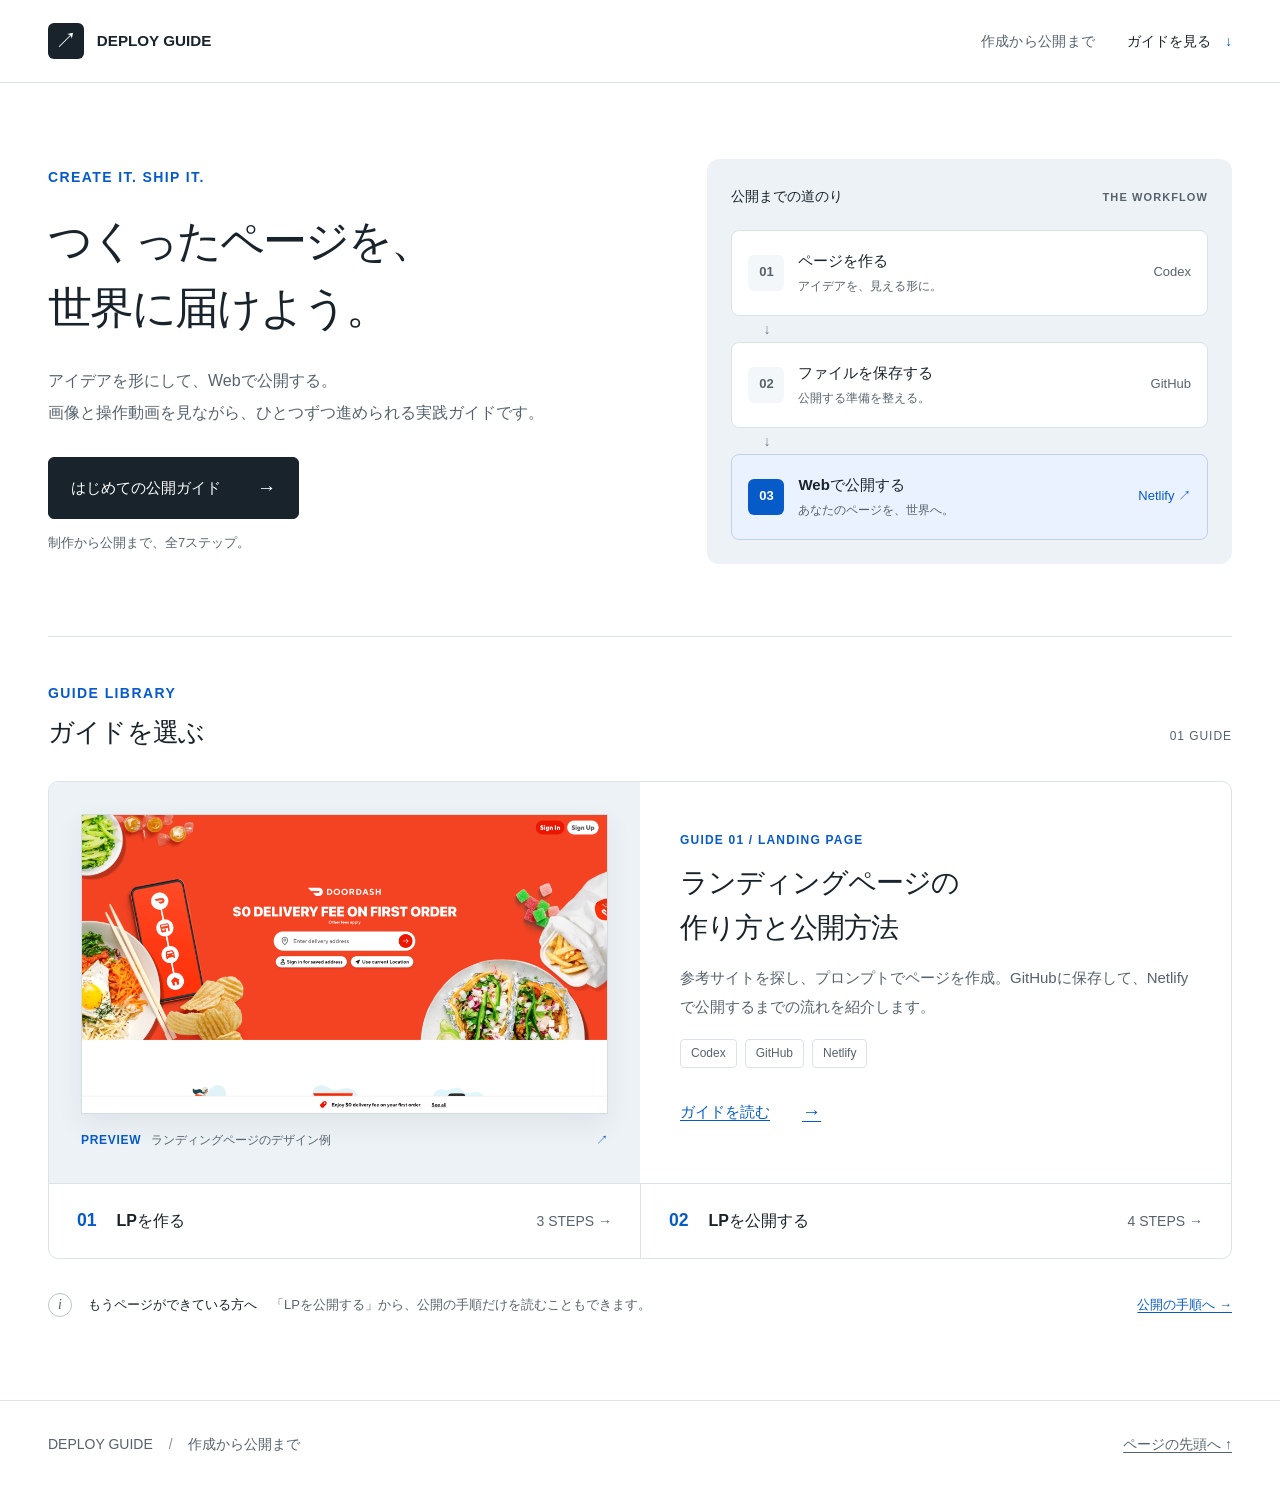
==== index.html @ 6c8c5b12 "created entry" ====
<!doctype html>
<html lang="ja">
<head>
  <meta charset="utf-8">
  <meta name="viewport" content="width=device-width, initial-scale=1">
  <meta name="description" content="つくったページを、世界に届けよう。Codexでのランディングページ制作から、GitHub・Netlifyでの公開までを、画像と操作動画で学べる実践ガイド。">
  <meta name="theme-color" content="#18232b">
  <meta property="og:type" content="website">
  <meta property="og:locale" content="ja_JP">
  <meta property="og:title" content="DEPLOY GUIDE | 作成から公開まで">
  <meta property="og:description" content="つくったページを、世界に届けよう。画像と操作動画を見ながら、Webサイトの作成から公開までをひとつずつ。">
  <title>DEPLOY GUIDE | 作成から公開まで</title>
  <link rel="icon" type="image/svg+xml" href="data:image/svg+xml,%3Csvg xmlns='http://www.w3.org/2000/svg' viewBox='0 0 32 32'%3E%3Crect width='32' height='32' rx='6' fill='%2318232b'/%3E%3Cpath d='M10 22 22 10M10 10h12v12' fill='none' stroke='white' stroke-width='2.5' stroke-linecap='round' stroke-linejoin='round'/%3E%3C/svg%3E">
  <link rel="stylesheet" href="LightningPage-release/style.css">
  <link rel="stylesheet" href="entry.css">
</head>
<body id="top" class="entry-page">
  <a class="skip-link" href="#main">本文へスキップ</a>
  <header class="site-header">
    <div class="wrap header-inner">
      <a class="brand" href="./" aria-label="DEPLOY GUIDE トップへ">
        <span class="brand-mark" aria-hidden="true">↗</span> DEPLOY GUIDE
      </a>
      <nav class="header-nav" aria-label="メインナビゲーション">
        <span class="header-meta">作成から公開まで</span>
        <a href="#guides">ガイドを見る <span aria-hidden="true">↓</span></a>
      </nav>
    </div>
  </header>

  <main id="main" class="wrap">
    <section class="entry-hero" aria-labelledby="page-title">
      <div class="entry-hero-copy">
        <p class="eyebrow">CREATE IT. SHIP IT.</p>
        <h1 id="page-title">つくったページを、<br>世界に届けよう。</h1>
        <p class="hero-description">アイデアを形にして、Webで公開する。<br>画像と操作動画を見ながら、<br class="mobile-break">ひとつずつ進められる実践ガイドです。</p>
        <a class="primary-link" href="LightningPage-release/index.html">はじめての公開ガイド <span aria-hidden="true">→</span></a>
        <p class="hero-note">制作から公開まで、全7ステップ。</p>
      </div>

      <aside class="journey" aria-labelledby="journey-title">
        <div class="journey-heading">
          <p id="journey-title">公開までの道のり</p>
          <span class="journey-label">THE WORKFLOW</span>
        </div>
        <ol class="journey-list">
          <li>
            <a href="LightningPage-release/index.html#create">
              <span class="journey-number" aria-hidden="true">01</span>
              <span class="journey-copy"><strong>ページを作る</strong><span>アイデアを、見える形に。</span></span>
              <span class="journey-tool">Codex</span>
            </a>
          </li>
          <li>
            <a href="LightningPage-release/index.html#publish-1">
              <span class="journey-number" aria-hidden="true">02</span>
              <span class="journey-copy"><strong>ファイルを保存する</strong><span>公開する準備を整える。</span></span>
              <span class="journey-tool">GitHub</span>
            </a>
          </li>
          <li class="journey-destination">
            <a href="LightningPage-release/index.html#publish-2">
              <span class="journey-number" aria-hidden="true">03</span>
              <span class="journey-copy"><strong>Webで公開する</strong><span>あなたのページを、世界へ。</span></span>
              <span class="journey-tool">Netlify <span aria-hidden="true">↗</span></span>
            </a>
          </li>
        </ol>
      </aside>
    </section>

    <section id="guides" class="guide-library" aria-labelledby="guides-title">
      <div class="section-heading">
        <div>
          <p class="eyebrow">GUIDE LIBRARY</p>
          <h2 id="guides-title">ガイドを選ぶ</h2>
        </div>
        <span class="guide-count">01 GUIDE</span>
      </div>

      <article class="featured-guide" aria-labelledby="lp-title">
        <div class="guide-overview">
          <a class="guide-preview" href="LightningPage-release/index.html" aria-label="ランディングページの作り方と公開方法を読む">
            <img src="LightningPage-release/assets/images/Example_LightningPage.png" alt="大きな見出しと製品写真を配置したランディングページの例" width="1920" height="1093" decoding="async">
            <span class="preview-caption"><span class="media-type">PREVIEW</span> ランディングページのデザイン例 <span aria-hidden="true">↗</span></span>
          </a>
          <div class="guide-summary">
            <p class="eyebrow">GUIDE 01 / LANDING PAGE</p>
            <h3 id="lp-title"><a href="LightningPage-release/index.html">ランディングページの<br>作り方と公開方法</a></h3>
            <p class="guide-description">参考サイトを探し、プロンプトでページを作成。GitHubに保存して、Netlifyで公開するまでの流れを紹介します。</p>
            <ul class="guide-tags" aria-label="ガイドで使うツール">
              <li>Codex</li><li>GitHub</li><li>Netlify</li>
            </ul>
            <a class="guide-link" href="LightningPage-release/index.html">ガイドを読む <span aria-hidden="true">→</span></a>
          </div>
        </div>
        <nav class="route guide-route" aria-label="途中からガイドを読む">
          <a href="LightningPage-release/index.html#create"><span class="route-number">01</span><span class="route-title">LPを作る</span><span class="route-count">3 STEPS <span aria-hidden="true">→</span></span></a>
          <a href="LightningPage-release/index.html#publish"><span class="route-number">02</span><span class="route-title">LPを公開する</span><span class="route-count">4 STEPS <span aria-hidden="true">→</span></span></a>
        </nav>
      </article>

      <aside class="start-note" aria-label="ガイドの読み方">
        <span class="start-note-mark" aria-hidden="true">i</span>
        <p><strong>もうページができている方へ</strong>「LPを公開する」から、公開の手順だけを読むこともできます。</p>
        <a href="LightningPage-release/index.html#publish">公開の手順へ <span aria-hidden="true">→</span></a>
      </aside>
    </section>
  </main>

  <footer class="site-footer">
    <div class="wrap footer-inner">
      <p>DEPLOY GUIDE <span class="footer-divider" aria-hidden="true">/</span> 作成から公開まで</p>
      <a href="#top">ページの先頭へ ↑</a>
    </div>
  </footer>
</body>
</html>
---- LightningPage-release/style.css ----
@charset "UTF-8";

:root {
  color-scheme: light;
  --ink: #18232b;
  --muted: #56636d;
  --line: #dce3e7;
  --paper: #fff;
  --soft: #f4f7f9;
  --accent: #075bc8;
  --accent-soft: #eaf2ff;
  font-family: -apple-system, BlinkMacSystemFont, "Hiragino Kaku Gothic ProN", "Noto Sans JP", "Yu Gothic", Meiryo, sans-serif;
  font-synthesis: none;
  line-height: 1.9;
  color: var(--ink);
  background: var(--paper);
}

* { box-sizing: border-box; }
html { scroll-behavior: smooth; scroll-padding-top: 6rem; }
body { margin: 0; overflow-wrap: anywhere; }
a { color: var(--accent); text-underline-offset: .22em; }
a:hover { text-decoration-thickness: 2px; }
a, summary { -webkit-tap-highlight-color: transparent; }
:focus-visible { outline: 3px solid var(--accent); outline-offset: 5px; }
::selection { background: #cbe0ff; color: #101e30; }
h1, h2, h3, p, figure, pre { margin: 0; }
img, video { display: block; width: 100%; height: auto; }
img { background: var(--soft); }
video { background: #101820; }
code, pre { font-family: "SFMono-Regular", Consolas, "Liberation Mono", monospace; }
p code, li code { padding: .15em .4em; border-radius: 4px; background: var(--soft); font-size: .9em; }
.wrap { width: min(1184px, calc(100% - 80px)); margin-inline: auto; }
.skip-link { position: fixed; z-index: 10; top: -100px; left: 1rem; padding: .6rem 1rem; background: white; }
.skip-link:focus { top: 1rem; }

.site-header { border-bottom: 1px solid var(--line); }
.header-inner { display: flex; align-items: center; justify-content: space-between; gap: 1rem; min-height: 82px; }
.brand { display: inline-flex; align-items: center; gap: .8rem; color: var(--ink); font-size: .95rem; font-weight: 750; text-decoration: none; }
.brand-mark { display: grid; place-items: center; width: 36px; height: 36px; background: var(--ink); color: white; font-size: .8rem; line-height: 1; letter-spacing: -.04em; border-radius: 6px; }
.header-meta { color: var(--muted); font-size: .875rem; letter-spacing: .02em; }

.hero { display: grid; grid-template-columns: 1fr 1fr; gap: 56px; align-items: center; padding-block: 76px 64px; }
.eyebrow { color: var(--accent); font-size: .875rem; line-height: 1.5; font-weight: 700; letter-spacing: .1em; }
h1 { margin-top: 20px; font-size: clamp(2rem, 3.25vw, 2.75rem); line-height: 1.55; font-weight: 800; letter-spacing: -.045em; }
.hero-description { margin-top: 22px; color: var(--muted); font-size: 1rem; line-height: 2; }
.hero-figure { min-width: 0; padding: 20px; background: #edf2f6; border-radius: 12px; }
.hero-figure img { border: 1px solid #d3dce3; box-shadow: 0 10px 26px #172c4012; }
figcaption { margin-top: 12px; color: var(--muted); font-size: .875rem; line-height: 1.75; }
.hero-figure figcaption { justify-content: center; text-align: center; }
.route { display: grid; grid-template-columns: 1fr 1fr; border-block: 1px solid var(--line); }
.route a { display: flex; align-items: center; gap: 20px; padding: 24px 28px; color: var(--ink); text-decoration: none; }
.route a + a { border-left: 1px solid var(--line); }
.route a:hover { background: var(--soft); }
.route-number { color: var(--accent); font-size: 1.1rem; font-weight: 750; }
.route-title { font-size: 1rem; font-weight: 700; }
.route-count { margin-left: auto; color: var(--muted); font-size: .875rem; white-space: nowrap; }

.content-layout { display: grid; grid-template-columns: 220px minmax(0, 1fr); gap: 72px; padding-block: 68px 100px; }
.contents { position: sticky; top: 36px; align-self: start; }
.contents-label { margin-bottom: 24px; font-size: .875rem; font-weight: 700; }
.contents-group + .contents-group { margin-top: 28px; }
.contents-chapter { display: block; margin-bottom: 8px; font-size: .875rem; font-weight: 700; color: var(--ink); text-decoration: none; }
.contents ol { list-style: none; margin: 0; padding: 0 0 0 14px; border-left: 1px solid var(--line); }
.contents li a { display: block; padding-block: 6px; font-size: .875rem; line-height: 1.7; color: var(--muted); text-decoration: none; }
.contents a:hover { color: var(--accent); }
.contents-top { display: inline-block; margin-top: 36px; font-size: .875rem; color: var(--muted); }
article { min-width: 0; }
.chapter + .chapter { margin-top: 76px; padding-top: 56px; border-top: 1px solid var(--line); }
.chapter-heading { margin-top: 10px; margin-bottom: 22px; font-size: 1.85rem; line-height: 1.55; letter-spacing: -.03em; }
.chapter-intro { color: var(--muted); }
.step { margin-top: 48px; }
.step-heading { display: flex; align-items: flex-start; gap: 16px; margin-bottom: 20px; }
.step-number { flex: 0 0 auto; display: grid; place-items: center; width: 34px; height: 34px; margin-top: 3px; border: 1px solid #c7d9f1; border-radius: 50%; background: var(--accent-soft); color: var(--accent); font-size: .9rem; font-weight: 750; line-height: 1; }
h3 { font-size: 1.3rem; line-height: 1.7; letter-spacing: -.02em; }
.step p + p { margin-top: 16px; }
.media { margin-block: 24px; }
.media img, .media video { border: 1px solid var(--line); border-radius: 8px; }
.media-link { display: block; border-radius: 8px; }
.media-link:hover { box-shadow: 0 0 0 2px var(--accent); }
.media figcaption, .hero-figure figcaption { display: flex; gap: 10px; align-items: baseline; flex-wrap: wrap; }
.media-type { display: inline-block; font-size: .75rem; font-weight: 700; letter-spacing: .06em; color: var(--accent); }
.media-download { margin-left: auto; font-size: .8125rem; }
.prompt { margin-block: 24px; border: 1px solid var(--line); border-radius: 8px; overflow: hidden; background: var(--soft); }
.prompt-label { padding: 12px 20px; border-bottom: 1px solid var(--line); font-size: .875rem; font-weight: 700; }
.prompt pre { padding: 22px; white-space: pre-wrap; overflow-wrap: anywhere; font-size: .875rem; line-height: 1.95; }
.prompt-large { background: #111d2b; color: #e1eaf5; border-color: #263646; }
.prompt-large summary { padding: 18px 22px; cursor: pointer; font-size: .95rem; font-weight: 650; }
.prompt-large summary::marker { color: #96bcff; }
.prompt-large[open] summary { border-bottom: 1px solid #354253; }
.prompt-large pre { max-height: 34rem; overflow-y: auto; scrollbar-color: #6d8199 #172638; }
.prompt-large :focus-visible { outline-color: #aacaff; outline-offset: -4px; }
.note { margin-top: 24px; padding: 20px 24px; border-left: 3px solid var(--accent); background: var(--accent-soft); font-size: .9375rem; }
.note strong { display: block; margin-bottom: 4px; }
.service-gallery { display: grid; grid-template-columns: 1fr 1fr; gap: 20px; margin-block: 28px; }
.service-gallery .media { margin: 0; }
.instructions { margin-block: 20px; padding-left: 1.6rem; }
.instructions li { padding-left: .3rem; margin-top: 10px; }
.instructions li::marker { color: var(--accent); font-weight: 700; }
.file-list { display: flex; flex-wrap: wrap; gap: 10px; margin-block: 20px; }
.file-list code { padding: 8px 14px; border: 1px solid var(--line); border-radius: 5px; background: var(--soft); font-size: .875rem; }
.completion { margin-top: 32px; padding: 28px; border: 1px solid #bfd2ea; border-radius: 8px; background: var(--accent-soft); }
.completion strong { display: block; margin-bottom: 8px; color: #08448f; font-size: 1.2rem; }
.completion code { background: #fff; }
.site-footer { border-top: 1px solid var(--line); padding-block: 30px; color: var(--muted); font-size: .875rem; }
.footer-inner { display: flex; justify-content: space-between; gap: 20px; }
.site-footer a { color: var(--muted); }

@media (min-width: 1500px) { .wrap { width: min(1240px, calc(100% - 96px)); } }
@media (max-width: 1000px) {
  .wrap { width: calc(100% - 48px); }
  .hero { gap: 30px; padding-block: 48px; }
  .hero-figure { padding: 12px; }
  .content-layout { grid-template-columns: 180px minmax(0, 1fr); gap: 36px; }
  .route a { padding-inline: 20px; }
}
@media (max-width: 760px) {
  html { scroll-padding-top: 24px; }
  .wrap { width: calc(100% - 40px); }
  .header-inner { min-height: 70px; }
  .header-meta { font-size: .8125rem; }
  .hero { grid-template-columns: 1fr; gap: 30px; padding-block: 36px; }
  h1 { font-size: clamp(1.75rem, 6.5vw, 2.4rem); margin-top: 14px; }
  .hero-description { margin-top: 18px; }
  .hero-figure { padding: 16px; }
  .route a { gap: 10px; padding: 18px 12px; flex-wrap: wrap; }
  .route-count { width: 100%; margin-left: 0; padding-left: 28px; font-size: .8125rem; }
  .content-layout { display: block; padding-block: 32px 56px; }
  .contents { position: static; margin-bottom: 40px; padding: 20px; background: var(--soft); border-radius: 8px; }
  .contents-label { margin-bottom: 14px; }
  .contents-columns { display: grid; grid-template-columns: 1fr 1fr; gap: 20px; }
  .contents-group + .contents-group { margin-top: 0; }
  .contents li a { padding-block: 8px; }
  .contents-top { display: none; }
  .chapter-heading { font-size: 1.6rem; }
  .chapter + .chapter { margin-top: 48px; padding-top: 40px; }
  .step { margin-top: 36px; }
  .step-heading { gap: 12px; }
  h3 { font-size: 1.15rem; }
  .step-number { width: 30px; height: 30px; margin-top: 2px; }
  .prompt pre { padding: 18px; }
  .prompt-large pre { max-height: 30rem; }
  .note, .completion { padding: 18px; }
  .service-gallery { gap: 14px; }
  .footer-inner { flex-wrap: wrap; }
}
@media (max-width: 380px) {
  .wrap { width: calc(100% - 32px); }
  .header-meta { display: none; }
  .contents-columns { grid-template-columns: 1fr; }
  .service-gallery { grid-template-columns: 1fr; }
}
@media (prefers-reduced-motion: reduce) { html { scroll-behavior: auto; } }
@media print {
  html { scroll-behavior: auto; }
  .wrap { width: 100%; }
  .site-header, .route, .contents, .skip-link, .media-download, .site-footer { display: none; }
  .hero, .content-layout { display: block; padding: 0; }
  .hero-figure { max-width: 60%; margin: 24px auto; }
  .chapter { margin-top: 36px; }
  h2, h3 { break-after: avoid; }
  figure { break-inside: avoid; }
  .prompt-large { color: #000; background: #fff; }
  .prompt-large pre { max-height: none; overflow: visible; }
  video { max-height: 240px; object-fit: contain; }
}
---- entry.css ----
@charset "UTF-8";

/* Keep the entry page on the same design tokens and base styles as LP GUIDE. */
.entry-page .brand-mark { font-size: 1.35rem; font-weight: 500; }
.header-nav { display: flex; align-items: center; gap: 32px; }
.header-nav > a { color: var(--ink); font-size: .875rem; font-weight: 650; text-decoration: none; }
.header-nav > a span { margin-left: 10px; color: var(--accent); }
.header-nav > a:hover { color: var(--accent); }

.entry-hero { display: grid; grid-template-columns: 1.12fr 1fr; align-items: center; gap: 72px; padding-block: 76px 72px; }
.entry-hero h1 { font-size: clamp(2rem, 3.4vw, 3rem); }
.entry-hero .hero-description { max-width: 34em; }
.mobile-break { display: none; }
.primary-link { display: inline-flex; align-items: center; justify-content: space-between; gap: 36px; min-height: 52px; margin-top: 28px; padding: 12px 22px; border: 1px solid var(--ink); border-radius: 6px; background: var(--ink); color: white; font-size: .9375rem; font-weight: 650; text-decoration: none; transition: background .15s, border-color .15s; }
.primary-link:hover { border-color: var(--accent); background: var(--accent); }
.primary-link > span { font-size: 1.2rem; font-weight: 400; }
.hero-note { margin-top: 12px; color: var(--muted); font-size: .8125rem; }

.journey { padding: 24px; border-radius: 12px; background: #edf2f6; }
.journey-heading { display: flex; align-items: baseline; justify-content: space-between; gap: 12px; margin-bottom: 20px; }
.journey-heading p { font-size: .875rem; font-weight: 700; }
.journey-label { color: var(--muted); font-size: .6875rem; font-weight: 650; letter-spacing: .1em; }
.journey-list { list-style: none; padding: 0; margin: 0; }
.journey-list li { position: relative; }
.journey-list li + li { margin-top: 26px; }
.journey-list li + li::before { content: "↓"; position: absolute; top: -26px; left: 32px; height: 26px; color: #6a7c8a; font-size: .875rem; line-height: 26px; }
.journey-list a { display: flex; align-items: center; gap: 14px; min-height: 86px; padding: 16px; border: 1px solid var(--line); border-radius: 8px; background: var(--paper); color: var(--ink); text-decoration: none; transition: border-color .15s; }
.journey-list a:hover { border-color: var(--accent); }
.journey-number { display: grid; flex: 0 0 36px; place-items: center; width: 36px; height: 36px; border-radius: 6px; background: var(--soft); color: var(--muted); font-size: .8125rem; font-weight: 700; }
.journey-copy { display: grid; gap: 3px; }
.journey-copy strong { font-size: .9375rem; line-height: 1.6; }
.journey-copy > span { color: var(--muted); font-size: .75rem; line-height: 1.7; }
.journey-tool { flex-shrink: 0; margin-left: auto; color: var(--muted); font-size: .8125rem; }
.journey-destination a { border-color: #bfd2ea; background: var(--accent-soft); }
.journey-destination .journey-number { background: var(--accent); color: white; }
.journey-destination .journey-tool { color: var(--accent); }

.guide-library { padding-block: 46px 72px; border-top: 1px solid var(--line); }
.section-heading { display: flex; align-items: flex-end; justify-content: space-between; gap: 20px; margin-bottom: 28px; }
.section-heading h2 { margin-top: 8px; font-size: 1.6rem; line-height: 1.6; letter-spacing: -.03em; }
.guide-count { padding-bottom: 5px; color: var(--muted); font-size: .75rem; letter-spacing: .08em; }
.featured-guide { overflow: hidden; border: 1px solid var(--line); border-radius: 10px; }
.guide-overview { display: grid; grid-template-columns: 1fr 1fr; }
.guide-preview { display: flex; flex-direction: column; justify-content: center; min-width: 0; padding: 32px; background: #edf2f6; color: var(--muted); text-decoration: none; }
.guide-preview img { border: 1px solid #d3dce3; box-shadow: 0 10px 26px #172c4012; }
.preview-caption { display: flex; align-items: center; gap: 10px; margin-top: 16px; font-size: .75rem; line-height: 1.75; }
.preview-caption > span:last-child { margin-left: auto; color: var(--accent); }
.guide-preview:hover .preview-caption { color: var(--accent); }
.guide-preview:focus-visible { outline-offset: -5px; }
.guide-summary { align-self: center; padding: 36px 40px; }
.guide-summary .eyebrow { font-size: .75rem; }
.guide-summary h3 { margin-top: 12px; font-size: 1.75rem; line-height: 1.6; letter-spacing: -.035em; }
.guide-summary h3 a { color: var(--ink); text-decoration: none; }
.guide-summary h3 a:hover { color: var(--accent); }
.guide-description { margin-top: 14px; color: var(--muted); font-size: .9375rem; }
.guide-tags { display: flex; flex-wrap: wrap; gap: 8px; padding: 0; margin: 18px 0 22px; list-style: none; }
.guide-tags li { padding: 2px 10px; border: 1px solid var(--line); border-radius: 4px; color: var(--muted); font-size: .75rem; }
.guide-link { display: inline-flex; align-items: center; gap: 32px; min-height: 44px; font-size: .9375rem; font-weight: 700; }
.guide-link span { font-size: 1.2rem; font-weight: 400; }
.guide-route { border-bottom: 0; }
.guide-route a { padding-block: 20px; }
.guide-route a:focus-visible { outline-offset: -5px; }
.start-note { display: flex; align-items: center; gap: 16px; margin-top: 24px; color: var(--muted); font-size: .8125rem; }
.start-note-mark { display: grid; flex: 0 0 24px; place-items: center; height: 24px; border: 1px solid #b8c5cf; border-radius: 50%; font-family: Georgia, serif; font-size: .875rem; font-style: italic; line-height: 1; }
.start-note strong { margin-right: 14px; color: var(--ink); font-weight: 650; }
.start-note > a { flex-shrink: 0; margin-left: auto; padding-block: 10px; }
.footer-divider { padding-inline: 12px; color: #8a959e; }

@media (max-width: 1000px) {
  .entry-hero { gap: 36px; padding-block: 56px; }
  .journey { padding: 20px; }
  .journey-list a { gap: 10px; padding: 14px 12px; }
  .journey-tool { font-size: .75rem; }
  .journey-label { display: none; }
  .guide-preview { padding: 24px; }
  .guide-summary { padding: 28px; }
  .guide-summary h3 { font-size: 1.5rem; }
  .start-note strong { display: block; margin-right: 0; }
}

@media (max-width: 760px) {
  .header-nav { gap: 0; }
  .header-nav .header-meta { display: none; }
  .header-nav > a { padding-block: 12px; font-size: .8125rem; }
  .entry-page .brand { gap: 10px; font-size: .875rem; }
  .entry-hero { grid-template-columns: 1fr; gap: 32px; padding-block: 40px; }
  .entry-hero h1 { font-size: clamp(2rem, 7.5vw, 2.75rem); }
  .entry-hero .hero-description { font-size: .9375rem; }
  .mobile-break { display: initial; }
  .primary-link { margin-top: 24px; }
  .journey { padding: 20px; }
  .journey-heading { margin-bottom: 16px; }
  .journey-label { display: inline; }
  .journey-list a { padding: 14px; gap: 14px; }
  .journey-list li + li::before { left: 31px; }
  .guide-library { padding-block: 32px 44px; }
  .section-heading { margin-bottom: 22px; }
  .section-heading h2 { font-size: 1.4rem; }
  .guide-overview { grid-template-columns: 1fr; }
  .guide-preview { padding: 24px; }
  .guide-summary { padding: 28px 24px 24px; }
  .guide-summary h3 { font-size: 1.5rem; }
  .guide-tags { margin-bottom: 14px; }
  .guide-route a { padding: 18px 14px; }
  .guide-route .route-title { font-size: .9375rem; }
  .start-note { display: grid; grid-template-columns: 24px 1fr; align-items: start; gap: 4px 12px; }
  .start-note-mark { margin-top: 2px; }
  .start-note strong { margin-bottom: 4px; }
  .start-note > a { grid-column: 2; justify-self: start; margin-left: 0; }
  .entry-page .site-footer { font-size: .75rem; }
  .entry-page .footer-inner { gap: 12px; }
}

@media (max-width: 380px) {
  .entry-page .brand { font-size: .8125rem; }
  .header-nav > a span { margin-left: 4px; }
  .journey { padding: 16px; }
  .journey-list a { gap: 10px; padding-inline: 10px; }
  .journey-copy strong { font-size: .875rem; }
  .journey-copy > span { font-size: .6875rem; }
  .journey-tool { font-size: .6875rem; }
  .journey-label { font-size: .625rem; }
  .guide-preview, .guide-summary { padding: 20px; }
  .preview-caption { flex-wrap: wrap; gap: 6px; }
  .preview-caption .media-type { font-size: .6875rem; }
  .guide-route a { gap: 8px; padding-inline: 10px; }
  .guide-route .route-title { font-size: .875rem; }
}

@media (prefers-reduced-motion: reduce) {
  .primary-link, .journey-list a { transition: none; }
}

@media print {
  .entry-hero { padding-block: 24px; gap: 24px; }
  .journey { padding: 16px; }
  .guide-library { padding-block: 24px; }
  .featured-guide, .journey { break-inside: avoid; }
  .start-note { display: none; }
}
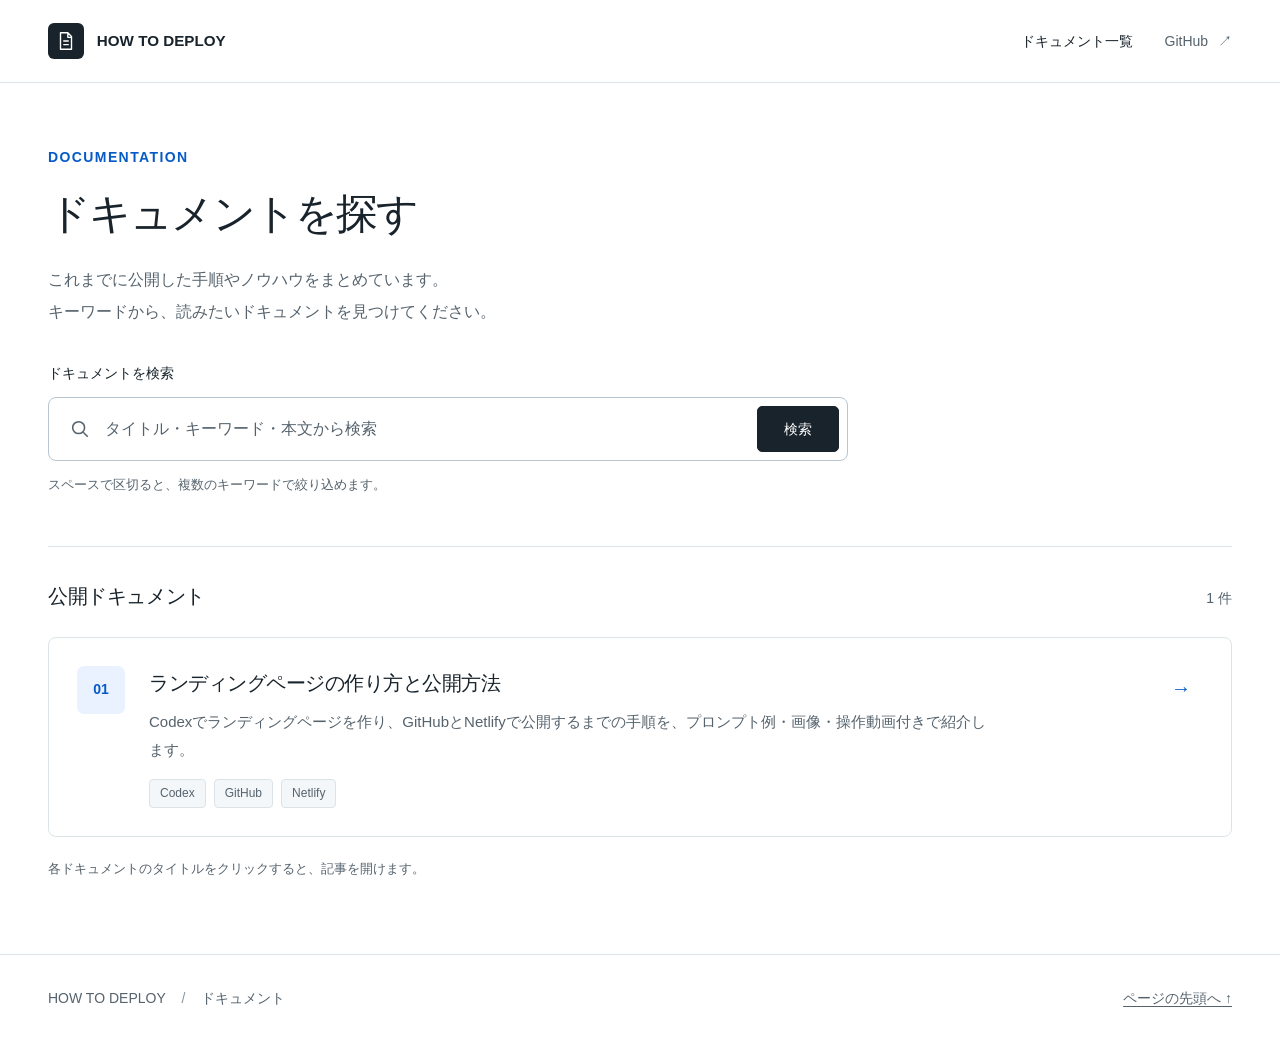
==== commit e2e9b148: "updated entry point" ====
--- a/index.html
+++ b/index.html
@@ -3,116 +3,88 @@
 <head>
   <meta charset="utf-8">
   <meta name="viewport" content="width=device-width, initial-scale=1">
-  <meta name="description" content="つくったページを、世界に届けよう。Codexでのランディングページ制作から、GitHub・Netlifyでの公開までを、画像と操作動画で学べる実践ガイド。">
+  <meta name="description" content="How to Deployのドキュメント一覧。公開済みの記事を、タイトル・キーワード・本文から検索できます。">
   <meta name="theme-color" content="#18232b">
   <meta property="og:type" content="website">
   <meta property="og:locale" content="ja_JP">
-  <meta property="og:title" content="DEPLOY GUIDE | 作成から公開まで">
-  <meta property="og:description" content="つくったページを、世界に届けよう。画像と操作動画を見ながら、Webサイトの作成から公開までをひとつずつ。">
-  <title>DEPLOY GUIDE | 作成から公開まで</title>
-  <link rel="icon" type="image/svg+xml" href="data:image/svg+xml,%3Csvg xmlns='http://www.w3.org/2000/svg' viewBox='0 0 32 32'%3E%3Crect width='32' height='32' rx='6' fill='%2318232b'/%3E%3Cpath d='M10 22 22 10M10 10h12v12' fill='none' stroke='white' stroke-width='2.5' stroke-linecap='round' stroke-linejoin='round'/%3E%3C/svg%3E">
+  <meta property="og:title" content="How to Deploy | ドキュメント">
+  <meta property="og:description" content="公開した手順やノウハウをまとめたドキュメント集。必要な記事をキーワードから探せます。">
+  <title>How to Deploy | ドキュメント</title>
+  <link rel="icon" type="image/svg+xml" href="data:image/svg+xml,%3Csvg xmlns='http://www.w3.org/2000/svg' viewBox='0 0 32 32'%3E%3Crect width='32' height='32' rx='6' fill='%2318232b'/%3E%3Cpath d='M10 8h9l4 4v12H10zM18 8v5h5M13 17h7M13 21h7' fill='none' stroke='white' stroke-width='1.5' stroke-linejoin='round'/%3E%3C/svg%3E">
   <link rel="stylesheet" href="LightningPage-release/style.css">
   <link rel="stylesheet" href="entry.css">
+  <script src="entry.js" defer></script>
 </head>
 <body id="top" class="entry-page">
   <a class="skip-link" href="#main">本文へスキップ</a>
   <header class="site-header">
     <div class="wrap header-inner">
-      <a class="brand" href="./" aria-label="DEPLOY GUIDE トップへ">
-        <span class="brand-mark" aria-hidden="true">↗</span> DEPLOY GUIDE
+      <a class="brand" href="./" aria-label="How to Deploy ホーム">
+        <span class="brand-mark" aria-hidden="true"><svg viewBox="0 0 24 24" width="22" height="22" fill="none" stroke="currentColor" stroke-width="1.5" stroke-linejoin="round"><path d="M6 3h8l4 4v14H6zM14 3v5h4M9 12h6M9 16h6"/></svg></span>
+        HOW TO DEPLOY
       </a>
       <nav class="header-nav" aria-label="メインナビゲーション">
-        <span class="header-meta">作成から公開まで</span>
-        <a href="#guides">ガイドを見る <span aria-hidden="true">↓</span></a>
+        <a href="#documents">ドキュメント一覧</a>
+        <a class="repository-link" href="https://github.com/RyoOuchi/HowToDeploy">GitHub <span aria-hidden="true">↗</span></a>
       </nav>
     </div>
   </header>
 
   <main id="main" class="wrap">
-    <section class="entry-hero" aria-labelledby="page-title">
-      <div class="entry-hero-copy">
-        <p class="eyebrow">CREATE IT. SHIP IT.</p>
-        <h1 id="page-title">つくったページを、<br>世界に届けよう。</h1>
-        <p class="hero-description">アイデアを形にして、Webで公開する。<br>画像と操作動画を見ながら、<br class="mobile-break">ひとつずつ進められる実践ガイドです。</p>
-        <a class="primary-link" href="LightningPage-release/index.html">はじめての公開ガイド <span aria-hidden="true">→</span></a>
-        <p class="hero-note">制作から公開まで、全7ステップ。</p>
-      </div>
-
-      <aside class="journey" aria-labelledby="journey-title">
-        <div class="journey-heading">
-          <p id="journey-title">公開までの道のり</p>
-          <span class="journey-label">THE WORKFLOW</span>
+    <section class="library-intro" aria-labelledby="page-title">
+      <p class="eyebrow">DOCUMENTATION</p>
+      <h1 id="page-title">ドキュメントを探す</h1>
+      <p class="hero-description">これまでに公開した手順やノウハウをまとめています。<br>キーワードから、読みたいドキュメントを見つけてください。</p>
+      <form id="document-search" class="document-search" role="search" hidden>
+        <label for="search-input">ドキュメントを検索</label>
+        <div class="search-field">
+          <svg class="search-icon" viewBox="0 0 24 24" width="22" height="22" fill="none" stroke="currentColor" stroke-width="1.7" aria-hidden="true"><circle cx="10.5" cy="10.5" r="6.5"/><path d="m15.5 15.5 5 5"/></svg>
+          <input id="search-input" name="q" type="search" placeholder="タイトル・キーワード・本文から検索" autocomplete="off" spellcheck="false" aria-controls="document-list" aria-describedby="search-help">
+          <button id="clear-search" type="button" aria-label="検索をクリア" hidden>×</button>
+          <button class="search-submit" type="submit">検索</button>
         </div>
-        <ol class="journey-list">
-          <li>
-            <a href="LightningPage-release/index.html#create">
-              <span class="journey-number" aria-hidden="true">01</span>
-              <span class="journey-copy"><strong>ページを作る</strong><span>アイデアを、見える形に。</span></span>
-              <span class="journey-tool">Codex</span>
-            </a>
-          </li>
-          <li>
-            <a href="LightningPage-release/index.html#publish-1">
-              <span class="journey-number" aria-hidden="true">02</span>
-              <span class="journey-copy"><strong>ファイルを保存する</strong><span>公開する準備を整える。</span></span>
-              <span class="journey-tool">GitHub</span>
-            </a>
-          </li>
-          <li class="journey-destination">
-            <a href="LightningPage-release/index.html#publish-2">
-              <span class="journey-number" aria-hidden="true">03</span>
-              <span class="journey-copy"><strong>Webで公開する</strong><span>あなたのページを、世界へ。</span></span>
-              <span class="journey-tool">Netlify <span aria-hidden="true">↗</span></span>
-            </a>
-          </li>
-        </ol>
-      </aside>
+        <p id="search-help" class="search-help">スペースで区切ると、複数のキーワードで絞り込めます。</p>
+      </form>
+      <noscript><p class="no-script">検索にはJavaScriptが必要です。下の一覧からすべてのドキュメントを開けます。</p></noscript>
     </section>
 
-    <section id="guides" class="guide-library" aria-labelledby="guides-title">
+    <section id="documents" class="document-library" aria-labelledby="documents-title">
       <div class="section-heading">
-        <div>
-          <p class="eyebrow">GUIDE LIBRARY</p>
-          <h2 id="guides-title">ガイドを選ぶ</h2>
-        </div>
-        <span class="guide-count">01 GUIDE</span>
+        <h2 id="documents-title">公開ドキュメント</h2>
+        <p id="result-count" class="result-count" role="status" aria-live="polite" aria-atomic="true">1 件</p>
       </div>
-
-      <article class="featured-guide" aria-labelledby="lp-title">
-        <div class="guide-overview">
-          <a class="guide-preview" href="LightningPage-release/index.html" aria-label="ランディングページの作り方と公開方法を読む">
-            <img src="LightningPage-release/assets/images/Example_LightningPage.png" alt="大きな見出しと製品写真を配置したランディングページの例" width="1920" height="1093" decoding="async">
-            <span class="preview-caption"><span class="media-type">PREVIEW</span> ランディングページのデザイン例 <span aria-hidden="true">↗</span></span>
-          </a>
-          <div class="guide-summary">
-            <p class="eyebrow">GUIDE 01 / LANDING PAGE</p>
-            <h3 id="lp-title"><a href="LightningPage-release/index.html">ランディングページの<br>作り方と公開方法</a></h3>
-            <p class="guide-description">参考サイトを探し、プロンプトでページを作成。GitHubに保存して、Netlifyで公開するまでの流れを紹介します。</p>
-            <ul class="guide-tags" aria-label="ガイドで使うツール">
-              <li>Codex</li><li>GitHub</li><li>Netlify</li>
-            </ul>
-            <a class="guide-link" href="LightningPage-release/index.html">ガイドを読む <span aria-hidden="true">→</span></a>
+      <div id="document-list">
+        <!-- DOCUMENTS:START -->
+        <article id="document-1" class="document-row" aria-labelledby="document-1-title">
+          <span class="document-number" aria-hidden="true">01</span>
+          <div class="document-content">
+            <h3 id="document-1-title" class="document-heading"><a href="LightningPage-release/index.html">ランディングページの作り方と公開方法</a></h3>
+            <p class="document-description">Codexでランディングページを作り、GitHubとNetlifyで公開するまでの手順を、プロンプト例・画像・操作動画付きで紹介します。</p>
+            <ul class="document-tags" aria-label="キーワード"><li>Codex</li><li>GitHub</li><li>Netlify</li></ul>
+            <p class="search-excerpt" hidden></p>
           </div>
-        </div>
-        <nav class="route guide-route" aria-label="途中からガイドを読む">
-          <a href="LightningPage-release/index.html#create"><span class="route-number">01</span><span class="route-title">LPを作る</span><span class="route-count">3 STEPS <span aria-hidden="true">→</span></span></a>
-          <a href="LightningPage-release/index.html#publish"><span class="route-number">02</span><span class="route-title">LPを公開する</span><span class="route-count">4 STEPS <span aria-hidden="true">→</span></span></a>
-        </nav>
-      </article>
-
-      <aside class="start-note" aria-label="ガイドの読み方">
-        <span class="start-note-mark" aria-hidden="true">i</span>
-        <p><strong>もうページができている方へ</strong>「LPを公開する」から、公開の手順だけを読むこともできます。</p>
-        <a href="LightningPage-release/index.html#publish">公開の手順へ <span aria-hidden="true">→</span></a>
-      </aside>
+          <a class="document-open" href="LightningPage-release/index.html" aria-label="ランディングページの作り方と公開方法を読む"><span aria-hidden="true">→</span></a>
+        </article>
+      <!-- DOCUMENTS:END -->
+      </div>
+      <div id="empty-state" class="empty-state" hidden>
+        <span class="empty-symbol" aria-hidden="true">?</span>
+        <h3>一致するドキュメントが見つかりませんでした</h3>
+        <p>キーワードを短くするか、別の言葉で検索してみてください。</p>
+        <button id="reset-search" type="button">すべてのドキュメントを表示 <span aria-hidden="true">→</span></button>
+      </div>
+      <p class="library-note">各ドキュメントのタイトルをクリックすると、記事を開けます。</p>
     </section>
   </main>
 
   <footer class="site-footer">
     <div class="wrap footer-inner">
-      <p>DEPLOY GUIDE <span class="footer-divider" aria-hidden="true">/</span> 作成から公開まで</p>
+      <p>HOW TO DEPLOY <span class="footer-divider" aria-hidden="true">/</span> ドキュメント</p>
       <a href="#top">ページの先頭へ ↑</a>
     </div>
   </footer>
+  <!-- SEARCH-INDEX:START -->
+  <script id="document-index" type="application/json">[{"id":"document-1","url":"LightningPage-release/index.html","title":"ランディングページの作り方と公開方法","description":"Codexでランディングページを作り、GitHubとNetlifyで公開するまでの手順を、プロンプト例・画像・操作動画付きで紹介します。","tags":["Codex","GitHub","Netlify"],"text":"LANDING PAGE / HOW TO ランディングページの 作り方と公開方法 サービスの第一印象を決める、大切なページ。 Codexで作成して、Netlifyで公開するまでを、 画像と動画でひとつずつ紹介します。 IMAGE ランディングページの例 01 LPを作る 3 STEPS ↓ 02 LPを公開する 4 STEPS ↓ このページの内容 01 LPを作る 1. 新しいチャットを作る 2. 参考のLPを探す 3. プロンプトを書く 02 LPを公開する 1. GitHubにアップロード 2. Netlifyにサインイン 3. プロジェクトを追加 4. デプロイして公開 ページの先頭へ ↑ CHAPTER 01 ランディングページを作る ランディングページは、サービスの第一印象を決める大切なページです。こだわって作りましょう！ 1 新しいチャットを作る プロジェクトのソースコードを参考にしてランディングページを作れるように、Codexで対象のプロジェクト内に新しいチャットを作りましょう。 今回は「Presmith」というサービスのLPを作るので、Presmithプロジェクト内に新しいチャットを作成します。 動画を再生できない場合は、 MP4を開いてください 。 VIDEO Codexで新しいチャットを作る（音声なし） 動画を開く ↗ 2 参考にしたいLPを探す まずは、参考にしたいランディングページを探しましょう。ChatGPTに次のように送ると、デザインや構成の参考になりそうなLPを探してくれます。 ChatGPTに送るプロンプト iPhoneアプリのランディングページ（LP）を作りたいです。 デザインや構成の参考になりそうなLPをいくつか紹介してください。 動画を再生できない場合は、 MP4を開いてください 。 VIDEO ChatGPTで参考のLPを探す（音声なし） 動画を開く ↗ 今回は「Deno」というサービスのLPを参考にします。 3 プロンプトを書いて、LPを作る 以下のプロンプトにある https://deno.com/ を、参考にしたいサイトのURLに置き換えて、Codexに送りましょう。そのままコピー＆ペーストしてもOKです。 LPを作成するプロンプト（全文） このサービス向けに、**そのままデプロイできる、完成度の高いランディングページ（LP）**を制作してください。 デザインの方向性は、以下のサイトを参考にしてください。 https://deno.com/ ただし、参考サイトをそのままコピーするのではなく、以下のようなデザインの考え方や雰囲気を参考にして、このサービス独自のデザインにしてください。 * 大胆でインパクトのあるタイポグラフィ * 開発者向けプロダクトらしい洗練されたデザイン * コードやターミナルUIを効果的に使ったビジュアル * シンプルながら遊び心のあるレイアウト * 十分な余白を確保した、見やすい情報設計 * スクロールするにつれてサービスの魅力が自然に伝わる構成 * 必要に応じたアニメーションやインタラクションの活用 * PC・タブレット・スマートフォンのいずれでも美しく表示されるレスポンシブデザイン 技術要件 デプロイをできるだけ簡単にするため、フレームワークや外部UIライブラリは使用せず、HTML・CSS・JavaScriptのみで実装してください。 ファイルは以下の構成にしてください。 * index.html * style.css * script.js React、Vue、Next.js、Tailwind CSSなどは使用しないでください。 完成したファイルを、GitHub Pages、Cloudflare Pages、Netlify、Vercelなどの静的ホスティングサービスにそのままアップロードして公開できる状態にしてください。 デザイン・UX 単に情報を並べた一般的なSaaSのLPではなく、ひと目で印象に残るLPにしてください。 特にファーストビューは重要です。 サービス名・キャッチコピー・CTAに加えて、このサービスで何ができるのかが視覚的に伝わるデモや画像などを配置してください。 また、可能であれば、以下のようなインタラクションも外部ライブラリを使わずにJavaScriptで実装してください。 * スクロールに連動した控えめなアニメーション * ホバーエフェクト * ターミナルやコードのアニメーション * CTAのインタラクション * ナビゲーション操作に応じたスクロール アニメーションは派手にしすぎず、サービスへの理解を助けるために使用してください。 品質 モックアップではなく、実際に公開することを前提としたLPを制作してください。 そのため、 * セマンティックHTML * SEOを意識したmetaタグ * OGPの基本設定 * アクセシビリティ * レスポンシブ対応 * ホバー時・フォーカス時の適切な表示 * 高速な表示 * JavaScriptが無効でも主要な情報が読める構造 * prefers-reduced-motionへの対応 なども考慮してください。 最終的に、「テンプレート感のあるLP」ではなく、このサービス専用のデザインで、視覚的なインパクトがあり、開発者が見てワクワクするLPに仕上げてください。 動画を再生できない場合は、 MP4を開いてください 。 VIDEO プロンプトから生成したLPを確認する（音声なし） 動画を開く ↗ こちらが、このプロンプトで生成したLPです。生成したLPを確認して、必要に応じて微調整しましょう。 サービスの魅力が伝わるページに LPはサービスの第一印象を決めるページです。わかりやすく、見やすく整えましょう。 CHAPTER 02 ランディングページを公開する LPを無料で公開する方法には、GitHub PagesやNetlifyなど、いくつかの選択肢があります。今回は、Netlifyでデプロイして公開する方法を紹介します。 Netlifyでは、URLをある程度自由に設定できます。一方、GitHub PagesでURLを自由に設定したい場合は、独自ドメインを取得する必要があります。そのため、今回はNetlifyを使用します。 IMAGE Netlifyのホームページ IMAGE GitHub Pagesのドキュメント 1 作成したLPをGitHubにアップロードする GitHubにログインして、左上にある緑色の「New」ボタンを押しましょう。 IMAGE GitHubで新しいリポジトリを作成する画面 リポジトリには好きな名前を付けてください。公開範囲は「Private（非公開）」でもOKです。 動画を再生できない場合は、 MP4を開いてください 。 VIDEO GitHubでリポジトリを作る（音声なし） 動画を開く ↗ 次に、Codexに作ってもらったファイルをGitHubにアップロードします。以下の3つのファイルが生成されているはずです。 index.html script.js style.css ファイルの場所がわからないときは、Codexに聞いてみてください。画像などを使っている場合は、その素材もフォルダ構成を保ってアップロードします。 「upload an existing file（既存のファイルをアップロード）」を押します。 「choose your files」を押して、Codexに作ってもらったファイルを選択し、アップロードします。 最後に「Commit changes」ボタンを押してコミットします。 動画を再生できない場合は、 MP4を開いてください 。 VIDEO ファイルをアップロードしてコミットする（音声なし） 動画を開く ↗ 2 Netlifyにサインインする GitHubアカウントを使って、Netlifyにサインインしましょう。右上の「Sign Up」ボタンを押してから、「Sign Up With GitHub」を選びます。 動画を再生できない場合は、 MP4を開いてください 。 VIDEO GitHubアカウントでNetlifyにサインインする（音声なし） 動画を開く ↗ 初めてアカウントを作る場合 動画では作成済みのアカウントでログインしています。初めてアカウントを作成する場合は、追加の手続きが必要になることがあります。画面の案内に沿って進めてください。 3 新しいプロジェクトを追加する 右上の「Add new Project」ボタンを押しましょう。次に、「Import a Git repository」の選択肢の先頭にある「GitHub」を選びます。 動画を再生できない場合は、 MP4を開いてください 。 VIDEO Netlifyにプロジェクトを追加する（音声なし） 動画を開く ↗ 4 デプロイして、公開したLPを確認する ステップ1で作成したリポジトリを探して選びます。 「Project name（プロジェクト名）」に、自分のアプリの名前を入力します。 一番下にあるデプロイボタンを押します。動画では「Deploy presmith」と表示されています。 動画を再生できない場合は、 MP4を開いてください 。 VIDEO リポジトリを選んでデプロイする（音声なし） 動画を開く ↗ IMAGE Netlifyのデプロイ完了画面 画像のように緑色で表示されたら、デプロイ完了です。 動画を再生できない場合は、 MP4を開いてください 。 VIDEO 公開したLPを開く（音声なし） 動画を開く ↗ あなたのLPが公開されました！ 緑色の \u003c設定した名前\u003e.netlify.app のリンクを押すと、公開したWebサイトを開けます。"}]</script>
+      <!-- SEARCH-INDEX:END -->
 </body>
 </html>
--- a/entry.css
+++ b/entry.css
@@ -1,140 +1,86 @@
 @charset "UTF-8";
 
-/* Keep the entry page on the same design tokens and base styles as LP GUIDE. */
-.entry-page .brand-mark { font-size: 1.35rem; font-weight: 500; }
+/* Reuse the Lightning Page's typography, colors, spacing, and shared elements. */
+.entry-page { min-height: 100vh; display: flex; flex-direction: column; }
+.entry-page [hidden] { display: none !important; }
+.entry-page main { flex: 1; }
 .header-nav { display: flex; align-items: center; gap: 32px; }
-.header-nav > a { color: var(--ink); font-size: .875rem; font-weight: 650; text-decoration: none; }
-.header-nav > a span { margin-left: 10px; color: var(--accent); }
-.header-nav > a:hover { color: var(--accent); }
-
-.entry-hero { display: grid; grid-template-columns: 1.12fr 1fr; align-items: center; gap: 72px; padding-block: 76px 72px; }
-.entry-hero h1 { font-size: clamp(2rem, 3.4vw, 3rem); }
-.entry-hero .hero-description { max-width: 34em; }
-.mobile-break { display: none; }
-.primary-link { display: inline-flex; align-items: center; justify-content: space-between; gap: 36px; min-height: 52px; margin-top: 28px; padding: 12px 22px; border: 1px solid var(--ink); border-radius: 6px; background: var(--ink); color: white; font-size: .9375rem; font-weight: 650; text-decoration: none; transition: background .15s, border-color .15s; }
-.primary-link:hover { border-color: var(--accent); background: var(--accent); }
-.primary-link > span { font-size: 1.2rem; font-weight: 400; }
-.hero-note { margin-top: 12px; color: var(--muted); font-size: .8125rem; }
-
-.journey { padding: 24px; border-radius: 12px; background: #edf2f6; }
-.journey-heading { display: flex; align-items: baseline; justify-content: space-between; gap: 12px; margin-bottom: 20px; }
-.journey-heading p { font-size: .875rem; font-weight: 700; }
-.journey-label { color: var(--muted); font-size: .6875rem; font-weight: 650; letter-spacing: .1em; }
-.journey-list { list-style: none; padding: 0; margin: 0; }
-.journey-list li { position: relative; }
-.journey-list li + li { margin-top: 26px; }
-.journey-list li + li::before { content: "↓"; position: absolute; top: -26px; left: 32px; height: 26px; color: #6a7c8a; font-size: .875rem; line-height: 26px; }
-.journey-list a { display: flex; align-items: center; gap: 14px; min-height: 86px; padding: 16px; border: 1px solid var(--line); border-radius: 8px; background: var(--paper); color: var(--ink); text-decoration: none; transition: border-color .15s; }
-.journey-list a:hover { border-color: var(--accent); }
-.journey-number { display: grid; flex: 0 0 36px; place-items: center; width: 36px; height: 36px; border-radius: 6px; background: var(--soft); color: var(--muted); font-size: .8125rem; font-weight: 700; }
-.journey-copy { display: grid; gap: 3px; }
-.journey-copy strong { font-size: .9375rem; line-height: 1.6; }
-.journey-copy > span { color: var(--muted); font-size: .75rem; line-height: 1.7; }
-.journey-tool { flex-shrink: 0; margin-left: auto; color: var(--muted); font-size: .8125rem; }
-.journey-destination a { border-color: #bfd2ea; background: var(--accent-soft); }
-.journey-destination .journey-number { background: var(--accent); color: white; }
-.journey-destination .journey-tool { color: var(--accent); }
-
-.guide-library { padding-block: 46px 72px; border-top: 1px solid var(--line); }
-.section-heading { display: flex; align-items: flex-end; justify-content: space-between; gap: 20px; margin-bottom: 28px; }
-.section-heading h2 { margin-top: 8px; font-size: 1.6rem; line-height: 1.6; letter-spacing: -.03em; }
-.guide-count { padding-bottom: 5px; color: var(--muted); font-size: .75rem; letter-spacing: .08em; }
-.featured-guide { overflow: hidden; border: 1px solid var(--line); border-radius: 10px; }
-.guide-overview { display: grid; grid-template-columns: 1fr 1fr; }
-.guide-preview { display: flex; flex-direction: column; justify-content: center; min-width: 0; padding: 32px; background: #edf2f6; color: var(--muted); text-decoration: none; }
-.guide-preview img { border: 1px solid #d3dce3; box-shadow: 0 10px 26px #172c4012; }
-.preview-caption { display: flex; align-items: center; gap: 10px; margin-top: 16px; font-size: .75rem; line-height: 1.75; }
-.preview-caption > span:last-child { margin-left: auto; color: var(--accent); }
-.guide-preview:hover .preview-caption { color: var(--accent); }
-.guide-preview:focus-visible { outline-offset: -5px; }
-.guide-summary { align-self: center; padding: 36px 40px; }
-.guide-summary .eyebrow { font-size: .75rem; }
-.guide-summary h3 { margin-top: 12px; font-size: 1.75rem; line-height: 1.6; letter-spacing: -.035em; }
-.guide-summary h3 a { color: var(--ink); text-decoration: none; }
-.guide-summary h3 a:hover { color: var(--accent); }
-.guide-description { margin-top: 14px; color: var(--muted); font-size: .9375rem; }
-.guide-tags { display: flex; flex-wrap: wrap; gap: 8px; padding: 0; margin: 18px 0 22px; list-style: none; }
-.guide-tags li { padding: 2px 10px; border: 1px solid var(--line); border-radius: 4px; color: var(--muted); font-size: .75rem; }
-.guide-link { display: inline-flex; align-items: center; gap: 32px; min-height: 44px; font-size: .9375rem; font-weight: 700; }
-.guide-link span { font-size: 1.2rem; font-weight: 400; }
-.guide-route { border-bottom: 0; }
-.guide-route a { padding-block: 20px; }
-.guide-route a:focus-visible { outline-offset: -5px; }
-.start-note { display: flex; align-items: center; gap: 16px; margin-top: 24px; color: var(--muted); font-size: .8125rem; }
-.start-note-mark { display: grid; flex: 0 0 24px; place-items: center; height: 24px; border: 1px solid #b8c5cf; border-radius: 50%; font-family: Georgia, serif; font-size: .875rem; font-style: italic; line-height: 1; }
-.start-note strong { margin-right: 14px; color: var(--ink); font-weight: 650; }
-.start-note > a { flex-shrink: 0; margin-left: auto; padding-block: 10px; }
+.header-nav a { color: var(--ink); font-size: .875rem; font-weight: 650; text-decoration: none; }
+.header-nav .repository-link { color: var(--muted); font-weight: 400; }
+.header-nav a:hover { color: var(--accent); }
+.repository-link span { margin-left: 6px; }
+.library-intro { padding-block: 64px 48px; }
+.library-intro h1 { margin-top: 14px; }
+.library-intro .hero-description { margin-top: 18px; }
+.document-search { max-width: 800px; margin-top: 32px; }
+.document-search > label { display: block; margin-bottom: 10px; color: var(--ink); font-size: .875rem; font-weight: 650; }
+.search-field { display: flex; align-items: center; gap: 14px; min-height: 64px; padding: 7px 8px 7px 20px; border: 1px solid #b8c6d1; border-radius: 8px; background: var(--paper); }
+.search-field:focus-within { border-color: var(--accent); box-shadow: 0 0 0 3px var(--accent-soft); }
+.search-icon { flex-shrink: 0; color: var(--muted); }
+.search-field input { width: 100%; min-width: 0; padding: 8px 0; border: 0; background: transparent; color: var(--ink); font: inherit; font-size: 1rem; line-height: 1.5; }
+.search-field input::placeholder { color: var(--muted); opacity: 1; }
+.search-field input:focus-visible { outline: none; }
+.search-field input::-webkit-search-cancel-button { -webkit-appearance: none; }
+.entry-page button { cursor: pointer; font: inherit; }
+.entry-page .search-submit { flex-shrink: 0; min-height: 46px; padding: 8px 26px; border: 1px solid var(--ink); border-radius: 5px; background: var(--ink); color: white; font-size: .875rem; font-weight: 650; }
+.search-submit:hover { border-color: var(--accent); background: var(--accent); }
+#clear-search { flex: 0 0 36px; height: 44px; padding: 0; border: 0; border-radius: 4px; background: transparent; color: var(--muted); font-size: 1.5rem; line-height: 1; }
+#clear-search:hover { background: var(--soft); color: var(--ink); }
+.search-help, .no-script { margin-top: 12px; color: var(--muted); font-size: .8125rem; }
+.document-library { padding-block: 32px 72px; border-top: 1px solid var(--line); }
+.section-heading { display: flex; align-items: baseline; justify-content: space-between; gap: 16px; margin-bottom: 24px; }
+.section-heading h2 { font-size: 1.25rem; line-height: 1.7; letter-spacing: -.02em; }
+.result-count { color: var(--muted); font-size: .875rem; text-align: right; }
+.document-row { display: grid; grid-template-columns: 48px minmax(0, 1fr) 44px; align-items: start; gap: 24px; padding: 28px; border: 1px solid var(--line); border-radius: 8px; }
+.document-row + .document-row { margin-top: 16px; }
+.document-row:hover { border-color: #b8c9d8; }
+.document-number { display: grid; place-items: center; width: 48px; height: 48px; border-radius: 7px; background: var(--accent-soft); color: var(--accent); font-size: .875rem; font-weight: 700; }
+.document-heading { font-size: 1.25rem; line-height: 1.7; letter-spacing: -.025em; }
+.document-heading a { color: var(--ink); text-decoration: none; }
+.document-heading a:hover { color: var(--accent); text-decoration: underline; }
+.document-description { max-width: 56em; margin-top: 8px; color: var(--muted); font-size: .9375rem; line-height: 1.85; }
+.document-tags { display: flex; flex-wrap: wrap; gap: 8px; list-style: none; padding: 0; margin: 16px 0 0; }
+.document-tags li { padding: 2px 10px; border: 1px solid var(--line); border-radius: 4px; background: var(--soft); color: var(--muted); font-size: .75rem; }
+.document-open { display: grid; place-items: center; width: 44px; height: 44px; border-radius: 50%; color: var(--accent); font-size: 1.25rem; text-decoration: none; }
+.document-open:hover { background: var(--accent-soft); }
+.search-excerpt { margin-top: 18px; padding: 12px 16px; border-left: 2px solid #bfd2ea; background: var(--soft); color: var(--muted); font-size: .8125rem; line-height: 1.9; }
+.search-excerpt::before { content: "本文から："; color: var(--ink); font-weight: 650; }
+.library-note { margin-top: 20px; color: var(--muted); font-size: .8125rem; }
+.empty-state { padding: 44px 24px; border: 1px dashed #b8c6d1; border-radius: 8px; background: var(--soft); text-align: center; }
+.empty-symbol { display: grid; place-items: center; width: 40px; height: 40px; margin: 0 auto 16px; border: 1px solid #b8c6d1; border-radius: 50%; color: var(--muted); font-size: 1.2rem; }
+.empty-state h3 { font-size: 1.125rem; }
+.empty-state p { margin-top: 8px; color: var(--muted); font-size: .875rem; }
+.entry-page .empty-state button { min-height: 44px; margin-top: 18px; padding: 8px 4px; border: 0; background: transparent; color: var(--accent); font-size: .875rem; text-decoration: underline; text-underline-offset: .22em; }
+.empty-state button span { margin-left: 12px; }
 .footer-divider { padding-inline: 12px; color: #8a959e; }
-
-@media (max-width: 1000px) {
-  .entry-hero { gap: 36px; padding-block: 56px; }
-  .journey { padding: 20px; }
-  .journey-list a { gap: 10px; padding: 14px 12px; }
-  .journey-tool { font-size: .75rem; }
-  .journey-label { display: none; }
-  .guide-preview { padding: 24px; }
-  .guide-summary { padding: 28px; }
-  .guide-summary h3 { font-size: 1.5rem; }
-  .start-note strong { display: block; margin-right: 0; }
-}
-
 @media (max-width: 760px) {
-  .header-nav { gap: 0; }
-  .header-nav .header-meta { display: none; }
-  .header-nav > a { padding-block: 12px; font-size: .8125rem; }
-  .entry-page .brand { gap: 10px; font-size: .875rem; }
-  .entry-hero { grid-template-columns: 1fr; gap: 32px; padding-block: 40px; }
-  .entry-hero h1 { font-size: clamp(2rem, 7.5vw, 2.75rem); }
-  .entry-hero .hero-description { font-size: .9375rem; }
-  .mobile-break { display: initial; }
-  .primary-link { margin-top: 24px; }
-  .journey { padding: 20px; }
-  .journey-heading { margin-bottom: 16px; }
-  .journey-label { display: inline; }
-  .journey-list a { padding: 14px; gap: 14px; }
-  .journey-list li + li::before { left: 31px; }
-  .guide-library { padding-block: 32px 44px; }
-  .section-heading { margin-bottom: 22px; }
-  .section-heading h2 { font-size: 1.4rem; }
-  .guide-overview { grid-template-columns: 1fr; }
-  .guide-preview { padding: 24px; }
-  .guide-summary { padding: 28px 24px 24px; }
-  .guide-summary h3 { font-size: 1.5rem; }
-  .guide-tags { margin-bottom: 14px; }
-  .guide-route a { padding: 18px 14px; }
-  .guide-route .route-title { font-size: .9375rem; }
-  .start-note { display: grid; grid-template-columns: 24px 1fr; align-items: start; gap: 4px 12px; }
-  .start-note-mark { margin-top: 2px; }
-  .start-note strong { margin-bottom: 4px; }
-  .start-note > a { grid-column: 2; justify-self: start; margin-left: 0; }
+  .entry-page .brand { gap: 10px; font-size: .8125rem; }
+  .header-nav { gap: 16px; }
+  .header-nav a { font-size: .75rem; }
+  .header-nav .repository-link { display: none; }
+  .library-intro { padding-block: 36px 32px; }
+  .library-intro .hero-description { font-size: .9375rem; }
+  .document-search { margin-top: 26px; }
+  .search-field { gap: 8px; min-height: 58px; padding-left: 12px; }
+  .search-icon { width: 18px; height: 18px; }
+  .entry-page .search-submit { padding-inline: 16px; }
+  #clear-search { flex-basis: 28px; }
+  .document-library { padding-block: 26px 44px; }
+  .section-heading { margin-bottom: 18px; }
+  .section-heading h2 { font-size: 1.125rem; }
+  .result-count { font-size: .8125rem; }
+  .document-row { grid-template-columns: 34px minmax(0, 1fr); gap: 14px; padding: 20px 16px; }
+  .document-number { width: 34px; height: 34px; font-size: .75rem; }
+  .document-heading { font-size: 1.0625rem; }
+  .document-description { font-size: .875rem; }
+  .document-open { grid-column: 2; justify-self: end; margin-top: -8px; border: 1px solid var(--line); }
+  .search-excerpt { padding: 10px 12px; }
   .entry-page .site-footer { font-size: .75rem; }
   .entry-page .footer-inner { gap: 12px; }
 }
-
-@media (max-width: 380px) {
-  .entry-page .brand { font-size: .8125rem; }
-  .header-nav > a span { margin-left: 4px; }
-  .journey { padding: 16px; }
-  .journey-list a { gap: 10px; padding-inline: 10px; }
-  .journey-copy strong { font-size: .875rem; }
-  .journey-copy > span { font-size: .6875rem; }
-  .journey-tool { font-size: .6875rem; }
-  .journey-label { font-size: .625rem; }
-  .guide-preview, .guide-summary { padding: 20px; }
-  .preview-caption { flex-wrap: wrap; gap: 6px; }
-  .preview-caption .media-type { font-size: .6875rem; }
-  .guide-route a { gap: 8px; padding-inline: 10px; }
-  .guide-route .route-title { font-size: .875rem; }
+@media print {
+  .document-search, .no-script, .empty-state, .library-note, .document-open { display: none; }
+  .library-intro { padding-block: 24px; }
+  .document-library { padding-block: 24px; }
+  .document-row { break-inside: avoid; }
 }
-
-@media (prefers-reduced-motion: reduce) {
-  .primary-link, .journey-list a { transition: none; }
-}
-
-@media print {
-  .entry-hero { padding-block: 24px; gap: 24px; }
-  .journey { padding: 16px; }
-  .guide-library { padding-block: 24px; }
-  .featured-guide, .journey { break-inside: avoid; }
-  .start-note { display: none; }
-}
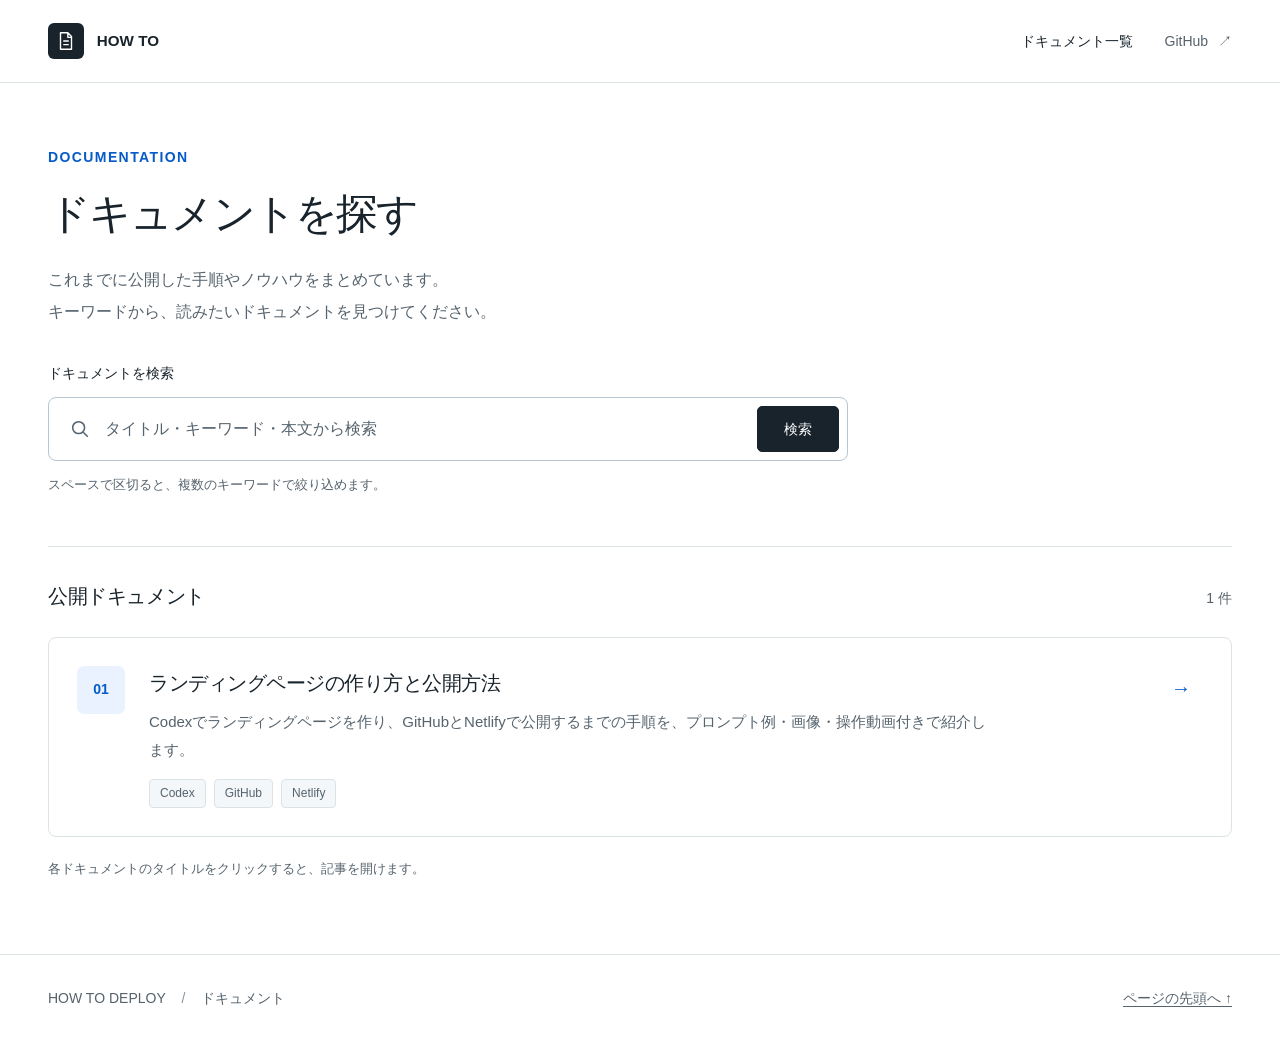
==== commit 500e77ed: "updated information" ====
--- a/index.html
+++ b/index.html
@@ -21,7 +21,7 @@
     <div class="wrap header-inner">
       <a class="brand" href="./" aria-label="How to Deploy ホーム">
         <span class="brand-mark" aria-hidden="true"><svg viewBox="0 0 24 24" width="22" height="22" fill="none" stroke="currentColor" stroke-width="1.5" stroke-linejoin="round"><path d="M6 3h8l4 4v14H6zM14 3v5h4M9 12h6M9 16h6"/></svg></span>
-        HOW TO DEPLOY
+        HOW TO
       </a>
       <nav class="header-nav" aria-label="メインナビゲーション">
         <a href="#documents">ドキュメント一覧</a>
--- a/LightningPage-release/style.css
+++ b/LightningPage-release/style.css
@@ -82,7 +82,18 @@
 .media-type { display: inline-block; font-size: .75rem; font-weight: 700; letter-spacing: .06em; color: var(--accent); }
 .media-download { margin-left: auto; font-size: .8125rem; }
 .prompt { margin-block: 24px; border: 1px solid var(--line); border-radius: 8px; overflow: hidden; background: var(--soft); }
-.prompt-label { padding: 12px 20px; border-bottom: 1px solid var(--line); font-size: .875rem; font-weight: 700; }
+.prompt-header { display: flex; align-items: center; justify-content: space-between; flex-wrap: wrap; gap: 10px 16px; padding: 12px 20px; border-bottom: 1px solid var(--line); }
+.prompt-label { font-size: .875rem; font-weight: 700; }
+.copy-button { flex-shrink: 0; min-height: 44px; padding: 8px 14px; border: 1px solid #b4c5d9; border-radius: 5px; background: var(--paper); color: var(--accent); font: inherit; font-size: .875rem; font-weight: 650; line-height: 1.5; cursor: pointer; }
+.copy-button:hover { background: var(--accent-soft); border-color: var(--accent); }
+.copy-button[aria-busy="true"] { cursor: wait; opacity: .65; }
+.copy-button[hidden], .copy-toolbar[hidden] { display: none; }
+.copy-status { font-size: .875rem; line-height: 1.7; color: var(--muted); }
+.prompt > .copy-status:not(:empty) { padding: 12px 20px 0; }
+.copy-toolbar { display: flex; align-items: center; flex-wrap: wrap; gap: 10px 16px; padding: 12px 22px; border-bottom: 1px solid #354253; }
+.prompt-large .copy-button { background: #1b2d43; color: #d8e8ff; border-color: #6d8199; }
+.prompt-large .copy-button:hover { background: #293f5b; border-color: #aacaff; }
+.prompt-large .copy-status { color: #c2d3e8; }
 .prompt pre { padding: 22px; white-space: pre-wrap; overflow-wrap: anywhere; font-size: .875rem; line-height: 1.95; }
 .prompt-large { background: #111d2b; color: #e1eaf5; border-color: #263646; }
 .prompt-large summary { padding: 18px 22px; cursor: pointer; font-size: .95rem; font-weight: 650; }
@@ -154,7 +165,7 @@
 @media print {
   html { scroll-behavior: auto; }
   .wrap { width: 100%; }
-  .site-header, .route, .contents, .skip-link, .media-download, .site-footer { display: none; }
+  .site-header, .route, .contents, .skip-link, .media-download, .site-footer, .copy-button, .copy-toolbar, .copy-status { display: none; }
   .hero, .content-layout { display: block; padding: 0; }
   .hero-figure { max-width: 60%; margin: 24px auto; }
   .chapter { margin-top: 36px; }
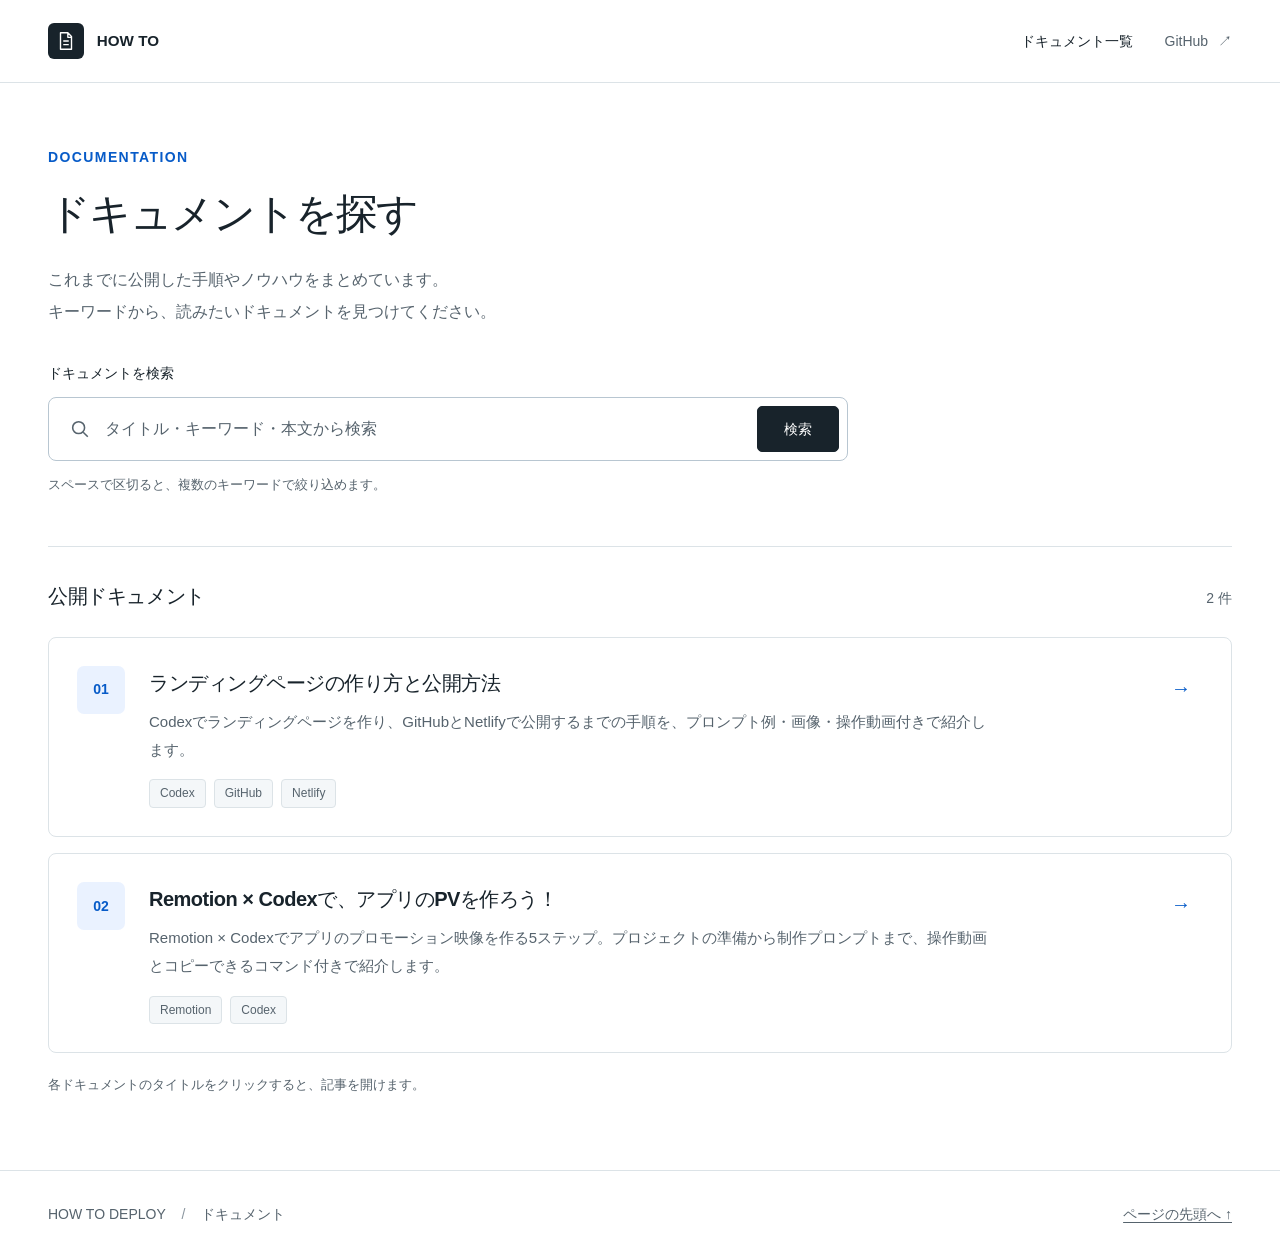
==== commit acd63711: "added video creation" ====
--- a/index.html
+++ b/index.html
@@ -51,7 +51,7 @@
     <section id="documents" class="document-library" aria-labelledby="documents-title">
       <div class="section-heading">
         <h2 id="documents-title">公開ドキュメント</h2>
-        <p id="result-count" class="result-count" role="status" aria-live="polite" aria-atomic="true">1 件</p>
+        <p id="result-count" class="result-count" role="status" aria-live="polite" aria-atomic="true">2 件</p>
       </div>
       <div id="document-list">
         <!-- DOCUMENTS:START -->
@@ -64,6 +64,16 @@
             <p class="search-excerpt" hidden></p>
           </div>
           <a class="document-open" href="LightningPage-release/index.html" aria-label="ランディングページの作り方と公開方法を読む"><span aria-hidden="true">→</span></a>
+        </article>
+        <article id="document-2" class="document-row" aria-labelledby="document-2-title">
+          <span class="document-number" aria-hidden="true">02</span>
+          <div class="document-content">
+            <h3 id="document-2-title" class="document-heading"><a href="VideoCreation-release/index.html">Remotion × Codexで、アプリのPVを作ろう！</a></h3>
+            <p class="document-description">Remotion × Codexでアプリのプロモーション映像を作る5ステップ。プロジェクトの準備から制作プロンプトまで、操作動画とコピーできるコマンド付きで紹介します。</p>
+            <ul class="document-tags" aria-label="キーワード"><li>Remotion</li><li>Codex</li></ul>
+            <p class="search-excerpt" hidden></p>
+          </div>
+          <a class="document-open" href="VideoCreation-release/index.html" aria-label="Remotion × Codexで、アプリのPVを作ろう！を読む"><span aria-hidden="true">→</span></a>
         </article>
       <!-- DOCUMENTS:END -->
       </div>
@@ -84,7 +94,7 @@
     </div>
   </footer>
   <!-- SEARCH-INDEX:START -->
-  <script id="document-index" type="application/json">[{"id":"document-1","url":"LightningPage-release/index.html","title":"ランディングページの作り方と公開方法","description":"Codexでランディングページを作り、GitHubとNetlifyで公開するまでの手順を、プロンプト例・画像・操作動画付きで紹介します。","tags":["Codex","GitHub","Netlify"],"text":"LANDING PAGE / HOW TO ランディングページの 作り方と公開方法 サービスの第一印象を決める、大切なページ。 Codexで作成して、Netlifyで公開するまでを、 画像と動画でひとつずつ紹介します。 IMAGE ランディングページの例 01 LPを作る 3 STEPS ↓ 02 LPを公開する 4 STEPS ↓ このページの内容 01 LPを作る 1. 新しいチャットを作る 2. 参考のLPを探す 3. プロンプトを書く 02 LPを公開する 1. GitHubにアップロード 2. Netlifyにサインイン 3. プロジェクトを追加 4. デプロイして公開 ページの先頭へ ↑ CHAPTER 01 ランディングページを作る ランディングページは、サービスの第一印象を決める大切なページです。こだわって作りましょう！ 1 新しいチャットを作る プロジェクトのソースコードを参考にしてランディングページを作れるように、Codexで対象のプロジェクト内に新しいチャットを作りましょう。 今回は「Presmith」というサービスのLPを作るので、Presmithプロジェクト内に新しいチャットを作成します。 動画を再生できない場合は、 MP4を開いてください 。 VIDEO Codexで新しいチャットを作る（音声なし） 動画を開く ↗ 2 参考にしたいLPを探す まずは、参考にしたいランディングページを探しましょう。ChatGPTに次のように送ると、デザインや構成の参考になりそうなLPを探してくれます。 ChatGPTに送るプロンプト iPhoneアプリのランディングページ（LP）を作りたいです。 デザインや構成の参考になりそうなLPをいくつか紹介してください。 動画を再生できない場合は、 MP4を開いてください 。 VIDEO ChatGPTで参考のLPを探す（音声なし） 動画を開く ↗ 今回は「Deno」というサービスのLPを参考にします。 3 プロンプトを書いて、LPを作る 以下のプロンプトにある https://deno.com/ を、参考にしたいサイトのURLに置き換えて、Codexに送りましょう。そのままコピー＆ペーストしてもOKです。 LPを作成するプロンプト（全文） このサービス向けに、**そのままデプロイできる、完成度の高いランディングページ（LP）**を制作してください。 デザインの方向性は、以下のサイトを参考にしてください。 https://deno.com/ ただし、参考サイトをそのままコピーするのではなく、以下のようなデザインの考え方や雰囲気を参考にして、このサービス独自のデザインにしてください。 * 大胆でインパクトのあるタイポグラフィ * 開発者向けプロダクトらしい洗練されたデザイン * コードやターミナルUIを効果的に使ったビジュアル * シンプルながら遊び心のあるレイアウト * 十分な余白を確保した、見やすい情報設計 * スクロールするにつれてサービスの魅力が自然に伝わる構成 * 必要に応じたアニメーションやインタラクションの活用 * PC・タブレット・スマートフォンのいずれでも美しく表示されるレスポンシブデザイン 技術要件 デプロイをできるだけ簡単にするため、フレームワークや外部UIライブラリは使用せず、HTML・CSS・JavaScriptのみで実装してください。 ファイルは以下の構成にしてください。 * index.html * style.css * script.js React、Vue、Next.js、Tailwind CSSなどは使用しないでください。 完成したファイルを、GitHub Pages、Cloudflare Pages、Netlify、Vercelなどの静的ホスティングサービスにそのままアップロードして公開できる状態にしてください。 デザイン・UX 単に情報を並べた一般的なSaaSのLPではなく、ひと目で印象に残るLPにしてください。 特にファーストビューは重要です。 サービス名・キャッチコピー・CTAに加えて、このサービスで何ができるのかが視覚的に伝わるデモや画像などを配置してください。 また、可能であれば、以下のようなインタラクションも外部ライブラリを使わずにJavaScriptで実装してください。 * スクロールに連動した控えめなアニメーション * ホバーエフェクト * ターミナルやコードのアニメーション * CTAのインタラクション * ナビゲーション操作に応じたスクロール アニメーションは派手にしすぎず、サービスへの理解を助けるために使用してください。 品質 モックアップではなく、実際に公開することを前提としたLPを制作してください。 そのため、 * セマンティックHTML * SEOを意識したmetaタグ * OGPの基本設定 * アクセシビリティ * レスポンシブ対応 * ホバー時・フォーカス時の適切な表示 * 高速な表示 * JavaScriptが無効でも主要な情報が読める構造 * prefers-reduced-motionへの対応 なども考慮してください。 最終的に、「テンプレート感のあるLP」ではなく、このサービス専用のデザインで、視覚的なインパクトがあり、開発者が見てワクワクするLPに仕上げてください。 動画を再生できない場合は、 MP4を開いてください 。 VIDEO プロンプトから生成したLPを確認する（音声なし） 動画を開く ↗ こちらが、このプロンプトで生成したLPです。生成したLPを確認して、必要に応じて微調整しましょう。 サービスの魅力が伝わるページに LPはサービスの第一印象を決めるページです。わかりやすく、見やすく整えましょう。 CHAPTER 02 ランディングページを公開する LPを無料で公開する方法には、GitHub PagesやNetlifyなど、いくつかの選択肢があります。今回は、Netlifyでデプロイして公開する方法を紹介します。 Netlifyでは、URLをある程度自由に設定できます。一方、GitHub PagesでURLを自由に設定したい場合は、独自ドメインを取得する必要があります。そのため、今回はNetlifyを使用します。 IMAGE Netlifyのホームページ IMAGE GitHub Pagesのドキュメント 1 作成したLPをGitHubにアップロードする GitHubにログインして、左上にある緑色の「New」ボタンを押しましょう。 IMAGE GitHubで新しいリポジトリを作成する画面 リポジトリには好きな名前を付けてください。公開範囲は「Private（非公開）」でもOKです。 動画を再生できない場合は、 MP4を開いてください 。 VIDEO GitHubでリポジトリを作る（音声なし） 動画を開く ↗ 次に、Codexに作ってもらったファイルをGitHubにアップロードします。以下の3つのファイルが生成されているはずです。 index.html script.js style.css ファイルの場所がわからないときは、Codexに聞いてみてください。画像などを使っている場合は、その素材もフォルダ構成を保ってアップロードします。 「upload an existing file（既存のファイルをアップロード）」を押します。 「choose your files」を押して、Codexに作ってもらったファイルを選択し、アップロードします。 最後に「Commit changes」ボタンを押してコミットします。 動画を再生できない場合は、 MP4を開いてください 。 VIDEO ファイルをアップロードしてコミットする（音声なし） 動画を開く ↗ 2 Netlifyにサインインする GitHubアカウントを使って、Netlifyにサインインしましょう。右上の「Sign Up」ボタンを押してから、「Sign Up With GitHub」を選びます。 動画を再生できない場合は、 MP4を開いてください 。 VIDEO GitHubアカウントでNetlifyにサインインする（音声なし） 動画を開く ↗ 初めてアカウントを作る場合 動画では作成済みのアカウントでログインしています。初めてアカウントを作成する場合は、追加の手続きが必要になることがあります。画面の案内に沿って進めてください。 3 新しいプロジェクトを追加する 右上の「Add new Project」ボタンを押しましょう。次に、「Import a Git repository」の選択肢の先頭にある「GitHub」を選びます。 動画を再生できない場合は、 MP4を開いてください 。 VIDEO Netlifyにプロジェクトを追加する（音声なし） 動画を開く ↗ 4 デプロイして、公開したLPを確認する ステップ1で作成したリポジトリを探して選びます。 「Project name（プロジェクト名）」に、自分のアプリの名前を入力します。 一番下にあるデプロイボタンを押します。動画では「Deploy presmith」と表示されています。 動画を再生できない場合は、 MP4を開いてください 。 VIDEO リポジトリを選んでデプロイする（音声なし） 動画を開く ↗ IMAGE Netlifyのデプロイ完了画面 画像のように緑色で表示されたら、デプロイ完了です。 動画を再生できない場合は、 MP4を開いてください 。 VIDEO 公開したLPを開く（音声なし） 動画を開く ↗ あなたのLPが公開されました！ 緑色の \u003c設定した名前\u003e.netlify.app のリンクを押すと、公開したWebサイトを開けます。"}]</script>
+  <script id="document-index" type="application/json">[{"id":"document-1","url":"LightningPage-release/index.html","title":"ランディングページの作り方と公開方法","description":"Codexでランディングページを作り、GitHubとNetlifyで公開するまでの手順を、プロンプト例・画像・操作動画付きで紹介します。","tags":["Codex","GitHub","Netlify"],"text":"LANDING PAGE / HOW TO ランディングページの 作り方と公開方法 サービスの第一印象を決める、大切なページ。 Codexで作成して、Netlifyで公開するまでを、 画像と動画でひとつずつ紹介します。 IMAGE ランディングページの例 01 LPを作る 3 STEPS ↓ 02 LPを公開する 4 STEPS ↓ このページの内容 01 LPを作る 1. 新しいチャットを作る 2. 参考のLPを探す 3. プロンプトを書く 02 LPを公開する 1. GitHubにアップロード 2. Netlifyにサインイン 3. プロジェクトを追加 4. デプロイして公開 ページの先頭へ ↑ CHAPTER 01 ランディングページを作る ランディングページは、サービスの第一印象を決める大切なページです。こだわって作りましょう！ 1 新しいチャットを作る 宣伝したいアプリのソースコードを参考にしながらランディングページを作れるように、Codexで対象のプロジェクト内に新しいチャットを作りましょう。 今回は「Presmith」というサービスのLPを作るので、Presmithプロジェクト内に新しいチャットを作成します。 動画を再生できない場合は、 MP4を開いてください 。 VIDEO Codexで新しいチャットを作る（音声なし） 動画を開く ↗ 2 参考にしたいLPを探す まずは、参考にしたいランディングページを探しましょう。ChatGPTに次のようなプロンプトを送ると、デザインや構成の参考になりそうなLPを探してくれます。 ChatGPTに送るプロンプト すべてコピー iPhoneアプリのランディングページ（LP）を作りたいです。 デザインや構成の参考になりそうなLPをいくつか紹介してください。 動画を再生できない場合は、 MP4を開いてください 。 VIDEO ChatGPTで参考のLPを探す（音声なし） 動画を開く ↗ 今回は「Deno」というサービスのLPを参考にします。 3 プロンプトを書いて、LPを作る 以下のプロンプトにある https://deno.com/ を、参考にしたいサイトのURLに置き換えて、Codexに送りましょう。そのままコピー＆ペーストしてもOKです。 LPを作成するプロンプト（全文） すべてコピー このサービス向けに、**そのままデプロイできる、完成度の高いランディングページ（LP）**を制作してください。 デザインの方向性は、以下のサイトを参考にしてください。 https://deno.com/ ただし、参考サイトをそのままコピーするのではなく、以下のようなデザインの考え方や雰囲気を参考にして、このサービス独自のデザインにしてください。 * 大胆でインパクトのあるタイポグラフィ * 開発者向けプロダクトらしい洗練されたデザイン * コードやターミナルUIを効果的に使ったビジュアル * シンプルながら遊び心のあるレイアウト * 十分な余白を確保した、見やすい情報設計 * スクロールするにつれてサービスの魅力が自然に伝わる構成 * 必要に応じたアニメーションやインタラクションの活用 * PC・タブレット・スマートフォンのいずれでも美しく表示されるレスポンシブデザイン 技術要件 デプロイをできるだけ簡単にするため、フレームワークや外部UIライブラリは使用せず、HTML・CSS・JavaScriptのみで実装してください。 LPに必要なファイル・フォルダは、すべてプロジェクトルート直下に site フォルダを新規作成し、その中に配置してください。既存のプロジェクトファイルは変更せず、LPに関する実装は site フォルダ内で完結させてください。 以下の構成にしてください。 project-folder/ ├── ...（既存のプロジェクトファイル） └── site/ ├── index.html ├── style.css ├── script.js └── Assets/ └── ...（LPで使用する画像など） index.html から参照するCSS、JavaScript、画像などは、すべて site フォルダを基準とした相対パスを使用してください。 React、Vue、Next.js、Tailwind CSSなどは使用しないでください。 完成した site フォルダをそのままデプロイ対象として、GitHub Pages、Cloudflare Pages、Netlify、Vercelなどの静的ホスティングサービスで公開できる状態にしてください。 デザイン・UX 単に情報を並べた一般的なSaaSのLPではなく、ひと目で印象に残るLPにしてください。 特にファーストビューは重要です。 サービス名・キャッチコピー・CTAに加えて、このサービスで何ができるのかが視覚的に伝わるデモや画像などを配置してください。 また、可能であれば、以下のようなインタラクションも外部ライブラリを使わずにJavaScriptで実装してください。 * スクロールに連動した控えめなアニメーション * ホバーエフェクト * ターミナルやコードのアニメーション * CTAのインタラクション * ナビゲーション操作に応じたスクロール アニメーションは派手にしすぎず、サービスへの理解を助けるために使用してください。 品質 モックアップではなく、実際に公開することを前提としたLPを制作してください。 そのため、 * セマンティックHTML * SEOを意識したmetaタグ * OGPの基本設定 * アクセシビリティ * レスポンシブ対応 * ホバー時・フォーカス時の適切な表示 * 高速な表示 * JavaScriptが無効でも主要な情報が読める構造 * prefers-reduced-motion への対応 なども考慮してください。 最終的に、「テンプレート感のあるLP」ではなく、このサービス専用のデザインで、視覚的なインパクトがあり、開発者が見てワクワクするLPに仕上げてください。 動画を再生できない場合は、 MP4を開いてください 。 VIDEO プロンプトから生成したLPを確認する（音声なし） 動画を開く ↗ このプロンプトを送ると、アプリのプロジェクトフォルダ内に「site」というフォルダが生成され、その中にランディングページのソースコードが作成されます。生成されたLPを実際に確認して、気になる部分があればCodexに指示を出しながら微調整していきましょう！ サービスの魅力が伝わるページに LPはサービスの第一印象を決めるページです。わかりやすく、見やすく整えましょう。 CHAPTER 02 ランディングページを公開する LPを無料で公開する方法には、GitHub PagesやNetlifyなど、いくつかの選択肢があります。今回は、Netlifyでデプロイして公開する方法を紹介します。 Netlifyでは、URLをある程度自由に設定できます。一方、GitHub PagesでURLを自由に設定したい場合は、独自ドメインを取得する必要があります。そのため、今回はNetlifyを使用します。 IMAGE Netlifyのホームページ IMAGE GitHub Pagesのドキュメント 1 作成したLPをGitHubにアップロードする GitHubにログインして、左上にある緑色の「New」ボタンを押しましょう。 IMAGE GitHubで新しいリポジトリを作成する画面 リポジトリには好きな名前を付けてください。公開範囲は「Private（非公開）」でもOKです。 動画を再生できない場合は、 MP4を開いてください 。 VIDEO GitHubでリポジトリを作る（音声なし） 動画を開く ↗ 次に、Codexに作ってもらったファイルとフォルダーをGitHubにアップロードします。以下の3つのファイルと、 Assets フォルダーが生成されているはずです。 index.html script.js style.css Assets/ これらは、プロジェクトフォルダー内の site フォルダーにあります。場所がわからないときは、Codexに聞いてみてください。 「Upload an existing file（既存のファイルをアップロード）」を押します。 site フォルダー内にあるファイルと Assets フォルダーを、フォルダー構成を保ってアップロードします。 最後に、左下の「Commit changes」ボタンを押して、変更をコミットします。 動画を再生できない場合は、 MP4を開いてください 。 VIDEO ファイルをアップロードしてコミットする（音声なし） 動画を開く ↗ 2 Netlifyにサインインする GitHubアカウントを使って、Netlifyにサインインしましょう。右上の「Sign Up」ボタンを押してから、「Sign Up With GitHub」を選びます。 動画を再生できない場合は、 MP4を開いてください 。 VIDEO GitHubアカウントでNetlifyにサインインする（音声なし） 動画を開く ↗ 初めてアカウントを作る場合 動画では作成済みのアカウントでログインしています。初めてアカウントを作成する場合は、追加の手続きが必要になることがあります。画面の案内に沿って進めてください。 3 新しいプロジェクトを追加する 右上の「Add new Project」ボタンを押しましょう。次に、「Import a Git repository」の選択肢の先頭にある「GitHub」を選びます。 動画を再生できない場合は、 MP4を開いてください 。 VIDEO Netlifyにプロジェクトを追加する（音声なし） 動画を開く ↗ 4 デプロイして、公開したLPを確認する ステップ1で作成したリポジトリを探して選びます。 「Project name（プロジェクト名）」に、自分のアプリの名前を入力します。 一番下にあるデプロイボタンを押します。動画では「Deploy presmith」と表示されています。 動画を再生できない場合は、 MP4を開いてください 。 VIDEO リポジトリを選んでデプロイする（音声なし） 動画を開く ↗ IMAGE Netlifyのデプロイ完了画面 画像のように緑色で表示されたら、デプロイ完了です。 動画を再生できない場合は、 MP4を開いてください 。 VIDEO 公開したLPを開く（音声なし） 動画を開く ↗ あなたのLPが公開されました！ 緑色の \u003c設定した名前\u003e.netlify.app のリンクを押すと、公開したWebサイトを開けます。"},{"id":"document-2","url":"VideoCreation-release/index.html","title":"Remotion × Codexで、アプリのPVを作ろう！","description":"Remotion × Codexでアプリのプロモーション映像を作る5ステップ。プロジェクトの準備から制作プロンプトまで、操作動画とコピーできるコマンド付きで紹介します。","tags":["Remotion","Codex"],"text":"APP PROMOTION / HOW TO Remotion × Codexで、 アプリのPVを作ろう！ アプリの魅力を、動画で伝えよう。 プロジェクトの準備から制作の依頼まで、 操作動画とプロンプトでひとつずつ紹介します。 5 STEPS / 操作動画・プロンプト付き TUTORIAL 日本語の解説とキー表示で、操作を確認 01 制作の準備をする 2 STEPS ↓ 02 CodexでPVを作る 3 STEPS ↓ このページの内容 01 制作の準備をする 1. Remotionを始める 2. コードベースを追加 02 CodexでPVを作る 3. 参考のPVを探す 4. Codexで開く 5. プロンプトを送る ページの先頭へ ↑ CHAPTER 01 制作の準備をする まずは動画を作るためのプロジェクトと、参考にするアプリのコードを用意しましょう。 始める前に Node.jsを使える環境、Codex、アプリのソースコードを用意してください。参考PVを探すステップではChatGPTを使います。動画はMacでの操作例です。 1 Remotionのプロジェクトを作る ターミナルで次のコマンドを実行して、新しいRemotionプロジェクトを作成しましょう。 ターミナルで実行 コピー npx create-video@latest コマンドを実行したら、動画に沿って初期設定を進めます。日本語の解説とキー表示で、選択する項目や操作を確認できます。 動画を再生できない場合は、 MP4を開いてください 。 VIDEO 初期設定を進める · 1:11 · 音声なし 動画を開く ↗ 動画で選んでいる設定を確認する インストールの確認では y を入力してEnter。 テンプレートは Blank 、プロジェクト名は my-video を選択。 Tailwind CSSとagent skillsは Yes 。スキル一覧ではSpaceで全選択してEnter。 AIツールは選択済みの内容で進め、スキルの保存先は Project 。確認画面でインストール。 完了したら cd my-video で移動。Macでは open . でFinderを開けます。 録画時点の選択例です。表示される項目はバージョンによって変わる場合があります。 解説表示なしの操作動画を見る 動画を再生できない場合は、 MP4を開いてください 。 VIDEO 初期設定の操作録画 · 1:11 · 音声なし 動画を開く ↗ 2 アプリのコードベースを追加する Codexがアプリのコードを参考にしながらPVを作れるように、アプリのソースコードを用意します。 新しく作成したRemotionプロジェクトのフォルダ内に、アプリのコードベースをコピー＆ペーストします。 アプリのソースコードだとわかるように、フォルダ名を \u003cアプリ名\u003e_codebase に変更します。 動画を再生できない場合は、 MP4を開いてください 。 VIDEO コピーとフォルダ名の変更 · 0:36 · 音声なし 動画を開く ↗ 動画では Presmith_codebase という名前にしています。自分のアプリ名に置き換えれば、準備は完了です。 CHAPTER 02 CodexでPVを作る 参考にしたい映像を見つけたら、アプリの魅力と目指す演出をプロンプトで伝えましょう。 3 参考にしたいPVを探す ChatGPTに次のプロンプトを送って、デザインや構成の参考になるPVを探しましょう。YouTubeなどで、自分の好きな映像を探してみるのもおすすめです。 ChatGPTに送るプロンプト すべてコピー iPhoneアプリのプロモーション映像（PV）を制作しています。 RemotionとCodexを使って、アプリの魅力や主要機能が短時間で伝わる、完成度の高いPVを作りたいです。 デザインや構成、アニメーション、トランジション、iPhoneモックアップの見せ方などの参考になりそうな、クオリティの高いアプリPVをいくつか紹介してください。 動画を再生できない場合は、 MP4を開いてください 。 VIDEO 参考PVを探す · 0:29 · 音声なし 動画を開く ↗ 4 Codexでプロジェクトを開く Codexで新しいプロジェクトを作成し、ステップ1で作ったRemotionのプロジェクトフォルダを、ソースフォルダとして設定します。 動画では Local を選び、 my-video フォルダを開いて Create project に進んでいます。 動画を再生できない場合は、 MP4を開いてください 。 VIDEO プロジェクトフォルダを指定 · 0:22 · 音声なし 動画を開く ↗ 5 プロンプトを送って、PVを作る 次のプロンプトにある [ここに参考PVのリンクを貼る] を、見つけた映像のURLに置き換えて、Codexに送りましょう。 アプリの目的やこだわったポイント、特にPVで伝えたい魅力も加えると、イメージをより具体的に伝えられます。 PVを制作するプロンプト（全文） すべてコピー Remotionを使って、このiPhoneアプリの**プロモーション映像（PV）**を制作してください。 iPhoneアプリのソースコードは、このプロジェクト内に含まれています。まずプロジェクト全体を確認し、アプリの目的・主要機能・デザイン・配色・世界観を理解したうえで、PVの構成を考えてください。 PVのデザインや演出については、以下の参考PVを参考にしてください。 参考PV： [ここに参考PVのリンクを貼る] ただし、参考PVをそのまま再現・コピーするのではなく、主に以下の要素を参考にしてください。 * 映像全体の構成やテンポ * シーンの切り替え方 * アニメーションやモーションの付け方 * トランジション * テキストの出し方・タイポグラフィ * iPhoneモックアップの見せ方 * カメラワークやズーム表現 * 機能紹介の流れ * 最後のロゴ・アプリ名の見せ方 一方で、配色・フォント・背景・グラフィックなどのビジュアルデザインは、このiPhoneアプリのUIやブランドイメージに合わせて最適化してください。 PVを見ただけで、「どのようなアプリなのか」「何ができるのか」「どこが魅力なのか」が短時間で直感的に伝わる構成にしてください。 また、単純にアプリ画面を並べるだけではなく、Remotionのアニメーションを活用して、AppleのプロダクトPVのような、テンポが良く洗練された映像表現を目指してください。 実装前にアプリのソースコードと参考PVを分析し、その内容をもとに最適なシーン構成を考えてから制作してください。 必要な素材については、プロジェクト内にある画像・アイコン・スクリーンショットなどを可能な限り活用してください。 最終的に、Remotionでそのままプレビュー・レンダリングできる状態まで実装してください。 利用量を確認しながら進めよう 動画の制作では、クレジットや利用枠を多く消費する可能性があります。利用状況を確認しながら進めましょう。 できあがったPVを、SNSで届けよう！ せっかく作ったPVは、XやInstagram、TikTokなどで紹介してみましょう。いろいろな人に、自分のアプリの魅力を伝えよう！"}]</script>
       <!-- SEARCH-INDEX:END -->
 </body>
 </html>
